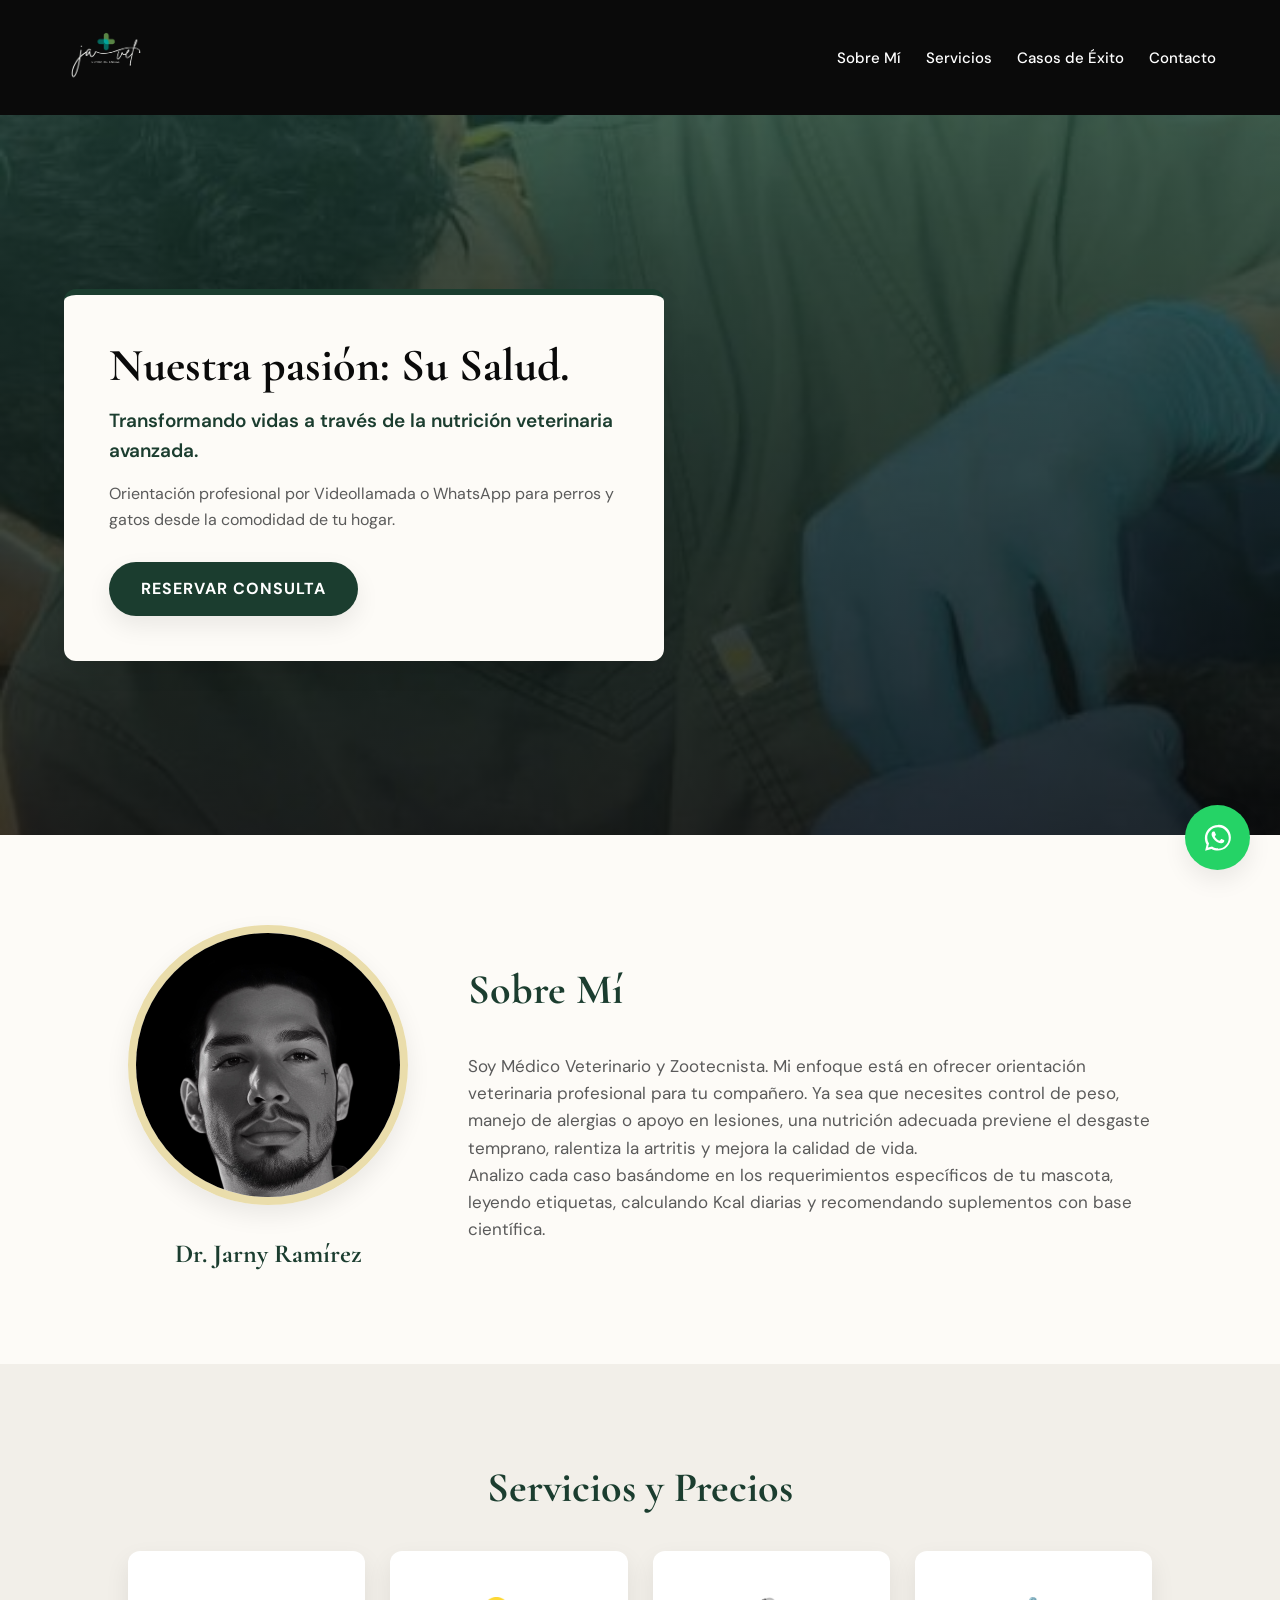
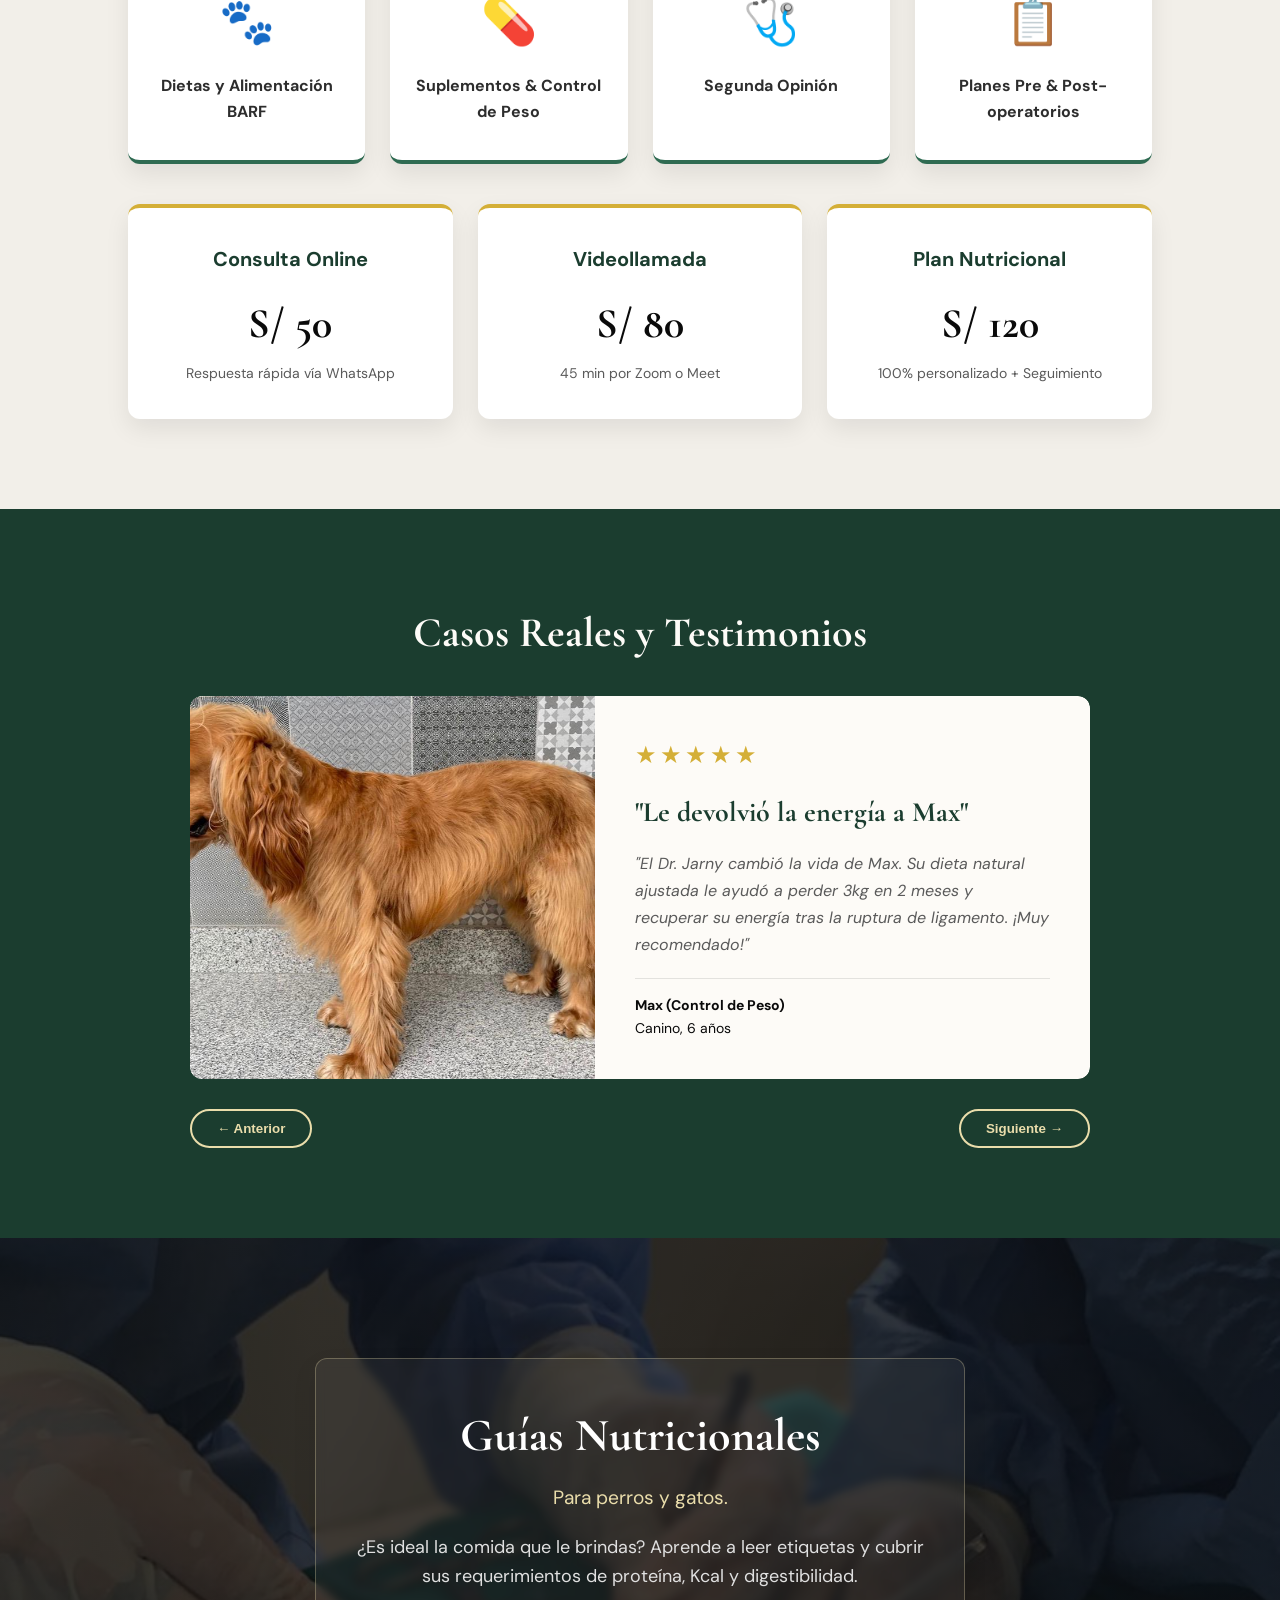
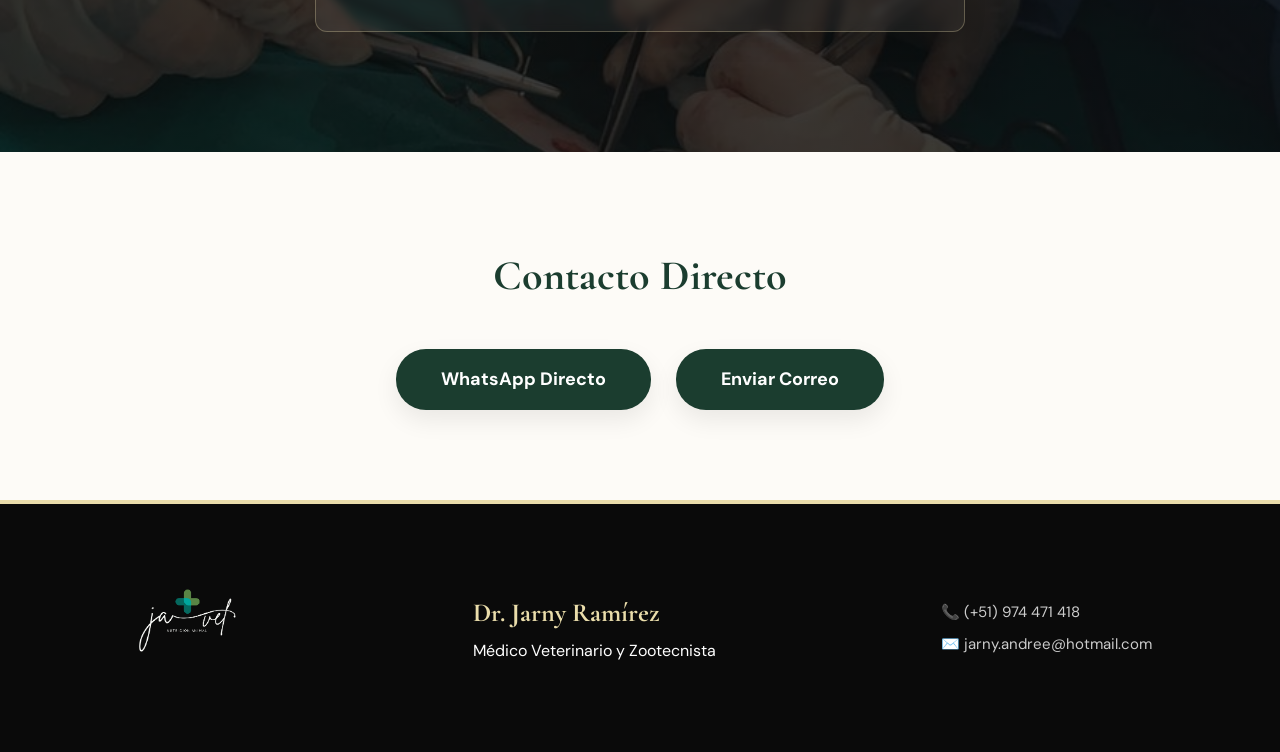
==== index.html @ 505c9441 "primera versión Landing page jarvet" ====
<!DOCTYPE html>
<html lang="es">
<head>
  <meta charset="UTF-8">
  <meta name="viewport" content="width=device-width, initial-scale=1.0">
  <title>JarVet — Nutrición Veterinaria Avanzada | Dr. Jarny Ramírez</title>
  <link href="https://fonts.googleapis.com/css2?family=Cormorant+Garamond:ital,wght@0,400;0,600;1,400&family=DM+Sans:wght@300;400;500;700&display=swap" rel="stylesheet">
  <link rel="stylesheet" href="styles.css">
</head>
<body>

  <nav class="navbar">
    <img src="logo.png" alt="JarVet Logo" class="brand-logo">
    <div class="nav-links">
      <a href="#sobre-mi" class="nav-link">Sobre Mí</a>
      <a href="#servicios" class="nav-link">Servicios</a>
      <a href="#casos" class="nav-link">Casos de Éxito</a>
      <a href="#contacto" class="nav-link">Contacto</a>
    </div>
  </nav>

  <header class="hero-section">
    <div class="hero-card shadow-effect">
      <h1 class="hero-title">Nuestra pasión: Su Salud.</h1>
      <h2 class="hero-subtitle">Transformando vidas a través de la nutrición veterinaria avanzada.</h2>
      <p class="hero-text">Orientación profesional por Videollamada o WhatsApp para perros y gatos desde la comodidad de tu hogar.</p>
      <a href="https://wa.me/51974471418?text=Hola%20Dr.%20Jarny%2C%20visit%C3%A9%20tu%20p%C3%A1gina%20web%20y%20quiero%20informaci%C3%B3n%20para%20agendar%20una%20consulta%20veterinaria.%20%F0%9F%90%BE" class="btn-green shadow-effect" target="_blank">RESERVAR CONSULTA</a>
    </div>
  </header>

  <section id="sobre-mi" class="about-section">
    <div class="about-image-container">
      <img src="foto mi perfil.jpg" alt="Dr. Jarny Ramírez" class="about-img shadow-effect">
      <h3 class="about-name">Dr. Jarny Ramírez</h3>
    </div>
    <div class="about-text">
      <h2 class="section-title">Sobre Mí</h2>
      <p>Soy Médico Veterinario y Zootecnista. Mi enfoque está en ofrecer orientación veterinaria profesional para tu compañero. Ya sea que necesites control de peso, manejo de alergias o apoyo en lesiones, una nutrición adecuada previene el desgaste temprano, ralentiza la artritis y mejora la calidad de vida.</p>
      <p>Analizo cada caso basándome en los requerimientos específicos de tu mascota, leyendo etiquetas, calculando Kcal diarias y recomendando suplementos con base científica.</p>
    </div>
  </section>

  <section id="servicios" class="services-section">
    <h2 class="section-title text-center">Servicios y Precios</h2>
    
    <div class="services-grid">
      <div class="service-card shadow-effect">
        <span class="service-icon">🐾</span>
        <h4>Dietas y Alimentación BARF</h4>
      </div>
      <div class="service-card shadow-effect">
        <span class="service-icon">💊</span>
        <h4>Suplementos & Control de Peso</h4>
      </div>
      <div class="service-card shadow-effect">
        <span class="service-icon">🩺</span>
        <h4>Segunda Opinión</h4>
      </div>
      <div class="service-card shadow-effect">
        <span class="service-icon">📋</span>
        <h4>Planes Pre & Post-operatorios</h4>
      </div>
    </div>

    <div class="pricing-grid mt-4">
      <div class="pricing-card shadow-effect">
        <h4>Consulta Online</h4>
        <p class="price">S/ 50</p>
        <p class="price-desc">Respuesta rápida vía WhatsApp</p>
      </div>
      <div class="pricing-card shadow-effect">
        <h4>Videollamada</h4>
        <p class="price">S/ 80</p>
        <p class="price-desc">45 min por Zoom o Meet</p>
      </div>
      <div class="pricing-card shadow-effect">
        <h4>Plan Nutricional</h4>
        <p class="price">S/ 120</p>
        <p class="price-desc">100% personalizado + Seguimiento</p>
      </div>
    </div>
  </section>

  <section id="casos" class="cases-section">
    <h2 class="section-title text-center" style="color: var(--crema);">Casos Reales y Testimonios</h2>
    
    <div class="carousel-container">
      <div class="carousel-slides">
        
        <div class="case-card active shadow-effect">
          <div class="case-image-wrapper">
            <img src="foto-perro-1.jpg" alt="Caso Max" class="case-img">
          </div>
          <div class="case-info">
            <div class="stars">★★★★★</div>
            <h3>"Le devolvió la energía a Max"</h3>
            <p class="testimonial-text">"El Dr. Jarny cambió la vida de Max. Su dieta natural ajustada le ayudó a perder 3kg en 2 meses y recuperar su energía tras la ruptura de ligamento. ¡Muy recomendado!"</p>
            <p class="case-details"><strong>Max (Control de Peso)</strong><br>Canino, 6 años</p>
          </div>
        </div>

        <div class="case-card shadow-effect">
          <div class="case-image-wrapper">
            <img src="foto-gato-1.jpg" alt="Caso Luna" class="case-img">
          </div>
          <div class="case-info">
            <div class="stars">★★★★★</div>
            <h3>"Adiós a la alergia"</h3>
            <p class="testimonial-text">"Luna sufría de dermatitis crónica y se rascaba todo el día. Con la transición a la dieta hipoalergénica natural guiada por el doctor, su piel sanó por completo."</p>
            <p class="case-details"><strong>Luna (Alergia Alimentaria)</strong><br>Felino, 3 años</p>
          </div>
        </div>

      </div>
      
      <div class="carousel-controls">
        <button id="prev-case" class="btn-outline">← Anterior</button>
        <button id="next-case" class="btn-outline">Siguiente →</button>
      </div>
    </div>
  </section>

  <section id="guias" class="guides-section">
    <div class="guides-card shadow-effect">
      <h2>Guías Nutricionales</h2>
      <p style="font-size: 1.2rem; color: var(--dorado-claro);">Para perros y gatos.</p>
      <p class="guides-sub">¿Es ideal la comida que le brindas? Aprende a leer etiquetas y cubrir sus requerimientos de proteína, Kcal y digestibilidad.</p>
    </div>
  </section>

  <section id="contacto" class="contact-section">
    <h2 class="section-title text-center">Contacto Directo</h2>
    <div class="contact-buttons">
      <a href="https://wa.me/51974471418?text=Hola%20Dr.%20Jarny%2C%20visit%C3%A9%20tu%20p%C3%A1gina%20web%20y%20quiero%20informaci%C3%B3n%20para%20agendar%20una%20consulta%20veterinaria.%20%F0%9F%90%BE" class="btn-green-large shadow-effect" target="_blank">WhatsApp Directo</a>
      <a href="mailto:jarny.andree@hotmail.com" class="btn-green-large shadow-effect">Enviar Correo</a>
    </div>
  </section>

  <footer class="footer-section">
    <div class="footer-logo">
      <img src="logo.png" alt="JarVet" class="footer-logo-img">
    </div>
    <div class="footer-info">
      <h4>Dr. Jarny Ramírez</h4>
      <p>Médico Veterinario y Zootecnista</p>
    </div>
    <div class="footer-contact">
      <p>📞 (+51) 974 471 418</p>
      <p>✉️ jarny.andree@hotmail.com</p>
    </div>
  </footer>

  <a href="https://wa.me/51974471418?text=Hola%20Dr.%20Jarny%2C%20visit%C3%A9%20tu%20p%C3%A1gina%20web%20y%20quiero%20informaci%C3%B3n%20para%20agendar%20una%20consulta%20veterinaria.%20%F0%9F%90%BE" class="whatsapp-float shadow-effect" target="_blank">
    <svg viewBox="0 0 32 32" width="30" height="30" fill="white"><path d="M16 2.006C8.28 2.006 2 8.286 2 16.006c0 2.46.64 4.86 1.86 6.96L2.3 29.506l6.74-1.76c2.04 1.1 4.34 1.68 6.7 1.68 7.72 0 14-6.28 14-14s-6.28-14-13.74-13.42zM16 26.886c-2.08 0-4.12-.56-5.92-1.62l-.42-.24-4.4 1.14 1.16-4.28-.26-.42A11.376 11.376 0 014.54 16.006c0-6.32 5.14-11.46 11.46-11.46s11.46 5.14 11.46 11.46-5.14 11.46-11.46 11.46zm6.26-8.58c-.34-.18-2.02-1-2.34-1.12-.32-.12-.56-.18-.78.16-.22.34-.88 1.12-1.08 1.34-.2.22-.4.24-.74.06-.34-.18-1.44-.54-2.74-1.7-1.02-.9-1.7-2.02-1.9-2.36-.2-.34-.02-.52.14-.7.16-.16.34-.4.52-.6.18-.2.24-.34.36-.56.12-.22.06-.42-.02-.6-.08-.18-.78-1.88-1.08-2.58-.28-.68-.58-.58-.78-.6-.2-.02-.42-.02-.64-.02-.22 0-.58.08-.88.42-.3.34-1.16 1.14-1.16 2.78 0 1.64 1.18 3.22 1.34 3.44.16.22 2.34 3.58 5.68 5.02.8.34 1.42.54 1.9.7.8.26 1.52.22 2.1.14.64-.1 2.02-.82 2.3-1.62.28-.8.28-1.48.2-1.62-.1-.14-.32-.22-.66-.4z"/></svg>
  </a>

  <script src="script.js"></script>
</body>
</html>
---- styles.css ----
/* ── RESET & VARIABLES ── */
*, *::before, *::after { box-sizing: border-box; margin: 0; padding: 0; }

:root {
  --negro:        #0a0a0a;
  --verde-oscuro: #1b3d2f; /* Verde corporativo JarVet */
  --verde-claro:  #2f6b52; /* Verde para botones */
  --crema:        #fdfbf7; /* Fondo general más cálido */
  --crema-oscuro: #f2efe9; /* Fondo secundario */
  --dorado:       #d4af37;
  --dorado-claro: #eaddab; /* Borde más claro para la foto */
  --blanco:       #ffffff;
  --texto:        #2d2d2d;
  --texto-suave:  #5a5a5a;
}

body { font-family: 'DM Sans', sans-serif; background: var(--crema); color: var(--texto); line-height: 1.6; }
.text-center { text-align: center; }
.section-title { font-family: 'Cormorant Garamond', serif; font-size: 42px; margin-bottom: 30px; color: var(--verde-oscuro); }
.mt-4 { margin-top: 40px; }

/* ── EFECTOS GLOBALES ── */
.shadow-effect {
  box-shadow: 0 10px 25px rgba(0,0,0,0.08);
  transition: transform 0.3s ease, box-shadow 0.3s ease;
}
button.shadow-effect:hover, a.shadow-effect:hover, .service-card.shadow-effect:hover {
  transform: translateY(-3px);
  box-shadow: 0 15px 35px rgba(0,0,0,0.12);
}

/* ── NAVEGACIÓN ── */
.navbar { display: flex; justify-content: space-between; align-items: center; padding: 15px 5%; background: var(--negro); position: sticky; top: 0; z-index: 100; }
.brand-logo { max-height: 85px; } /* Logo más grande */
.nav-links { display: flex; gap: 25px; }
.nav-link { color: var(--blanco); text-decoration: none; font-size: 15px; font-weight: 500; transition: color 0.3s; }
.nav-link:hover { color: var(--dorado-claro); }

/* ── HERO SECTION ── */
.hero-section { background: linear-gradient(rgba(27,61,47,0.7), rgba(10,10,10,0.8)), url('fotoportada.jpg') center/cover no-repeat; padding: 100px 5%; display: flex; align-items: center; min-height: 80vh; }
.hero-card { background: var(--crema); padding: 45px; border-radius: 12px; max-width: 600px; border-top: 6px solid var(--verde-oscuro); }
.hero-title { font-family: 'Cormorant Garamond', serif; font-size: 46px; line-height: 1.1; margin-bottom: 15px; color: var(--negro); }
.hero-subtitle { font-size: 19px; font-weight: 600; color: var(--verde-oscuro); margin-bottom: 15px; }
.hero-text { color: var(--texto-suave); margin-bottom: 30px; font-size: 16px; }
.btn-green { display: inline-block; background: var(--verde-oscuro); color: var(--blanco); padding: 14px 32px; border-radius: 30px; text-decoration: none; font-weight: 700; letter-spacing: 1px; }

/* ── SOBRE MÍ ── */
.about-section { display: flex; align-items: center; gap: 60px; padding: 90px 10%; background: var(--crema); }
.about-image-container { text-align: center; }
.about-img { width: 280px; height: 280px; object-fit: cover; border-radius: 50%; border: 8px solid var(--dorado-claro); } /* Borde claro */
.about-name { margin-top: 20px; font-family: 'Cormorant Garamond', serif; font-size: 26px; color: var(--verde-oscuro); font-weight: bold; }
.about-text { flex: 1; font-size: 17px; color: var(--texto-suave); }

/* ── SERVICIOS Y PRECIOS ── */
.services-section { padding: 90px 10%; background: var(--crema-oscuro); }
.services-grid { display: grid; grid-template-columns: repeat(auto-fit, minmax(220px, 1fr)); gap: 25px; }
.service-card { background: var(--blanco); padding: 35px 25px; border-radius: 12px; text-align: center; border-bottom: 4px solid var(--verde-claro); }
.service-icon { font-size: 45px; display: block; margin-bottom: 15px; }

.pricing-grid { display: grid; grid-template-columns: repeat(auto-fit, minmax(280px, 1fr)); gap: 25px; }
.pricing-card { background: var(--blanco); padding: 35px; border-radius: 12px; text-align: center; border-top: 4px solid var(--dorado); }
.pricing-card h4 { color: var(--verde-oscuro); font-size: 20px; margin-bottom: 15px; font-weight: 700; }
.price { font-family: 'Cormorant Garamond', serif; font-size: 42px; font-weight: bold; color: var(--negro); margin-bottom: 5px; }
.price-desc { font-size: 14px; color: var(--texto-suave); }

/* ── CASOS REALES (CARRUSEL MARKETING) ── */
.cases-section { padding: 90px 10%; background: var(--verde-oscuro); }
.carousel-container { max-width: 900px; margin: 0 auto; }
.carousel-slides { position: relative; border-radius: 12px; overflow: hidden; min-height: 380px; }
.case-card { display: none; background: var(--crema); border-radius: 12px; overflow: hidden; opacity: 0; transition: opacity 0.4s ease; min-height: 380px; align-items: stretch; }
.case-card.active { display: flex; opacity: 1; }

.case-image-wrapper { width: 45%; }
.case-img { width: 100%; height: 100%; object-fit: cover; }
.case-info { width: 55%; padding: 40px; display: flex; flex-direction: column; justify-content: center; }
.stars { color: var(--dorado); font-size: 24px; letter-spacing: 3px; margin-bottom: 15px; }
.case-info h3 { font-family: 'Cormorant Garamond', serif; font-size: 28px; color: var(--verde-oscuro); margin-bottom: 15px; }
.testimonial-text { font-size: 16px; font-style: italic; color: var(--texto-suave); margin-bottom: 20px; line-height: 1.7; }
.case-details { font-size: 14px; color: var(--negro); border-top: 1px solid rgba(0,0,0,0.1); padding-top: 15px; }

.carousel-controls { display: flex; justify-content: space-between; margin-top: 30px; }
.btn-outline { background: transparent; border: 2px solid var(--dorado-claro); color: var(--dorado-claro); padding: 10px 25px; border-radius: 30px; cursor: pointer; transition: 0.3s; font-weight: bold; }
.btn-outline:hover { background: var(--dorado-claro); color: var(--verde-oscuro); }

/* ── GUÍAS NUTRICIONALES ── */
.guides-section { background: linear-gradient(rgba(10,10,10,0.8), rgba(10,10,10,0.8)), url('cirugiagato.jpg') center/cover no-repeat; padding: 120px 10%; text-align: center; }
.guides-card { max-width: 650px; margin: 0 auto; background: rgba(253, 251, 247, 0.05); padding: 40px; border-radius: 12px; border: 1px solid rgba(234, 221, 171, 0.3); backdrop-filter: blur(5px); }
.guides-card h2 { font-family: 'Cormorant Garamond', serif; font-size: 46px; color: var(--blanco); margin-bottom: 10px;}
.guides-sub { margin-top: 20px; color: #e0e0e0; font-size: 18px;}

/* ── CONTACTO DIRECTO ── */
.contact-section { padding: 90px 10%; background: var(--crema); }
.contact-buttons { display: flex; justify-content: center; gap: 25px; margin-top: 40px; flex-wrap: wrap; }
.btn-green-large { background: var(--verde-oscuro); color: var(--blanco); padding: 16px 45px; border-radius: 30px; text-decoration: none; font-weight: bold; font-size: 18px; transition: 0.3s; text-align: center; }

/* ── FOOTER ── */
.footer-section { background: var(--negro); color: var(--blanco); padding: 60px 10%; display: flex; justify-content: space-between; align-items: center; flex-wrap: wrap; gap: 30px; border-top: 4px solid var(--dorado-claro); }
.footer-logo-img { max-height: 120px; } /* Logo grande en el footer */
.footer-info h4 { font-family: 'Cormorant Garamond', serif; font-size: 26px; color: var(--dorado-claro); margin-bottom: 5px; }
.footer-contact p { margin: 8px 0; font-size: 15px; color: #ccc; }

/* ── WHATSAPP FLOTANTE ── */
.whatsapp-float { position: fixed; bottom: 30px; right: 30px; background-color: #25d366; color: #FFF; border-radius: 50px; width: 65px; height: 65px; display: flex; align-items: center; justify-content: center; z-index: 1000; }

/* Responsive */
@media (max-width: 768px) {
  .brand-logo { max-height: 70px; }
  .nav-links { display: none; }
  .about-section { flex-direction: column; text-align: center; padding: 60px 5%; }
  .about-img { width: 220px; height: 220px; }
  .case-card.active { flex-direction: column; }
  .case-image-wrapper { width: 100%; height: 250px; }
  .case-info { width: 100%; padding: 25px; }
  .footer-section { flex-direction: column; text-align: center; }
}
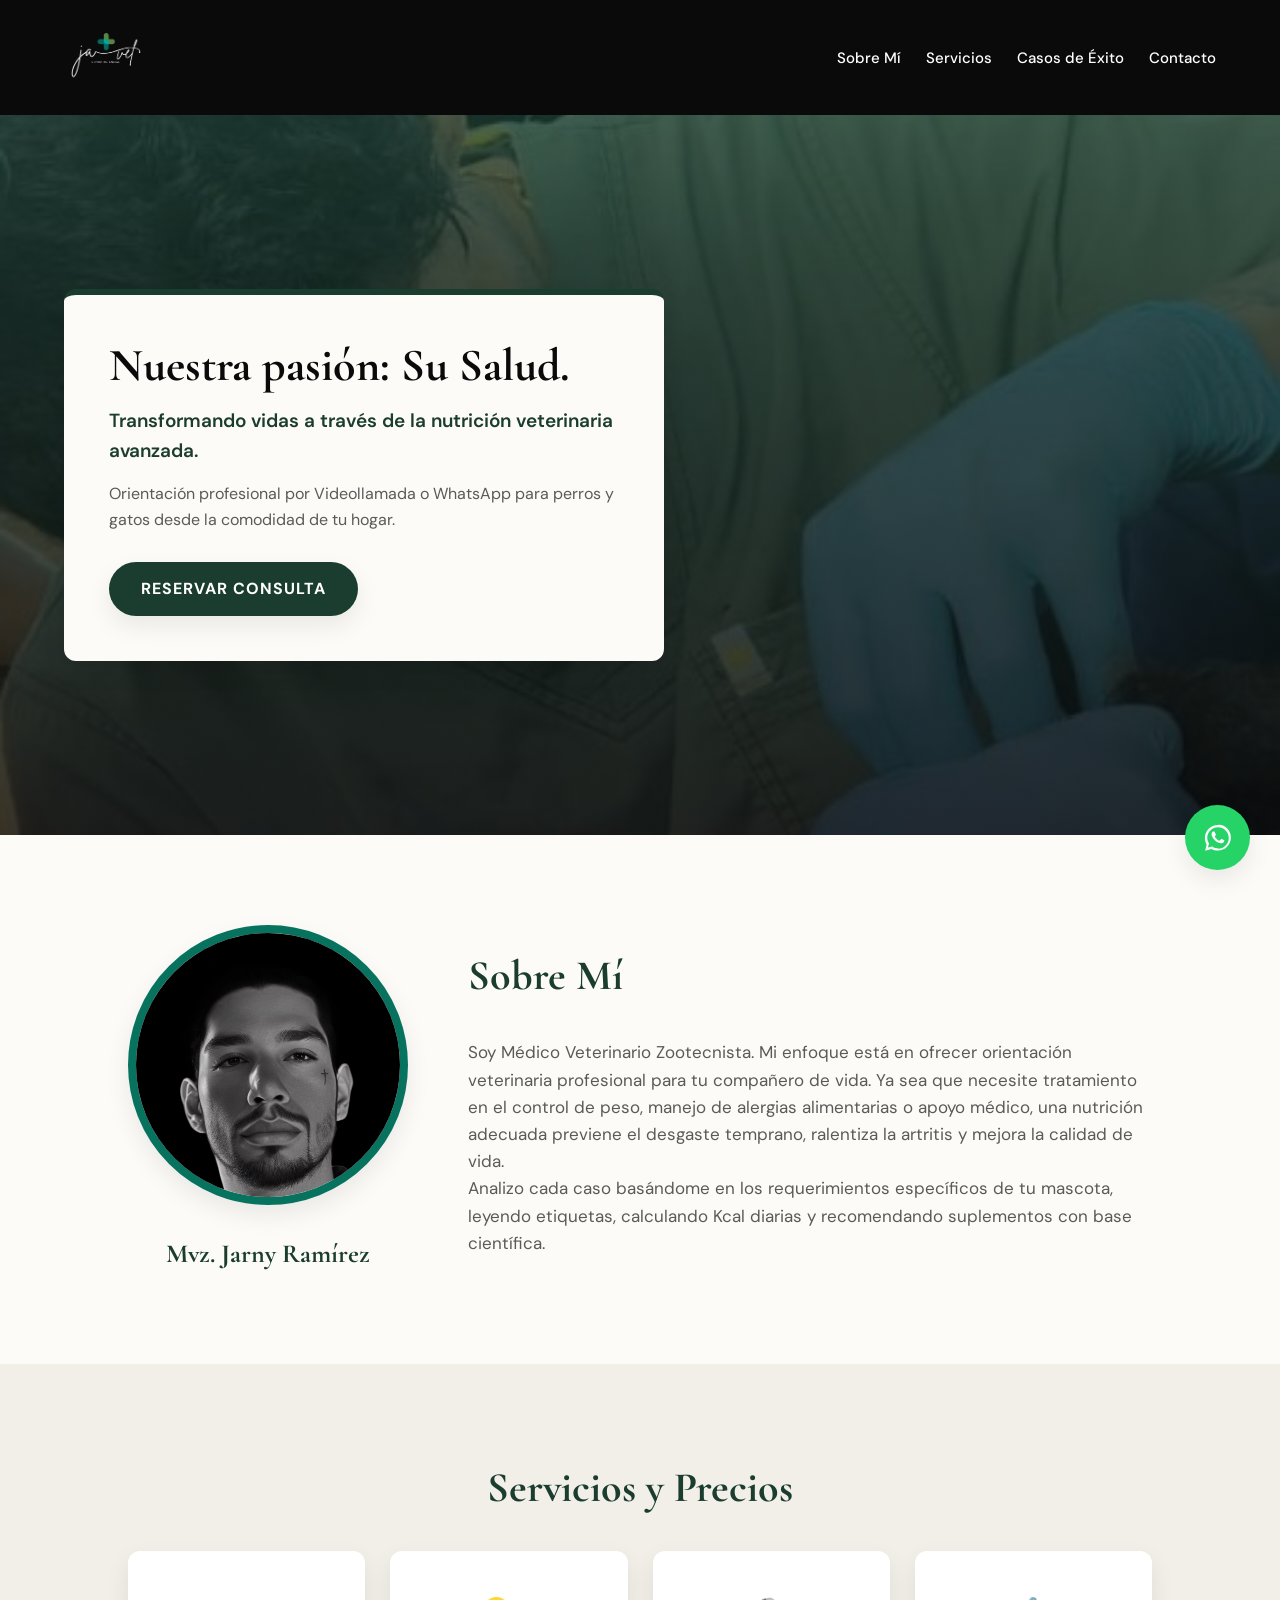
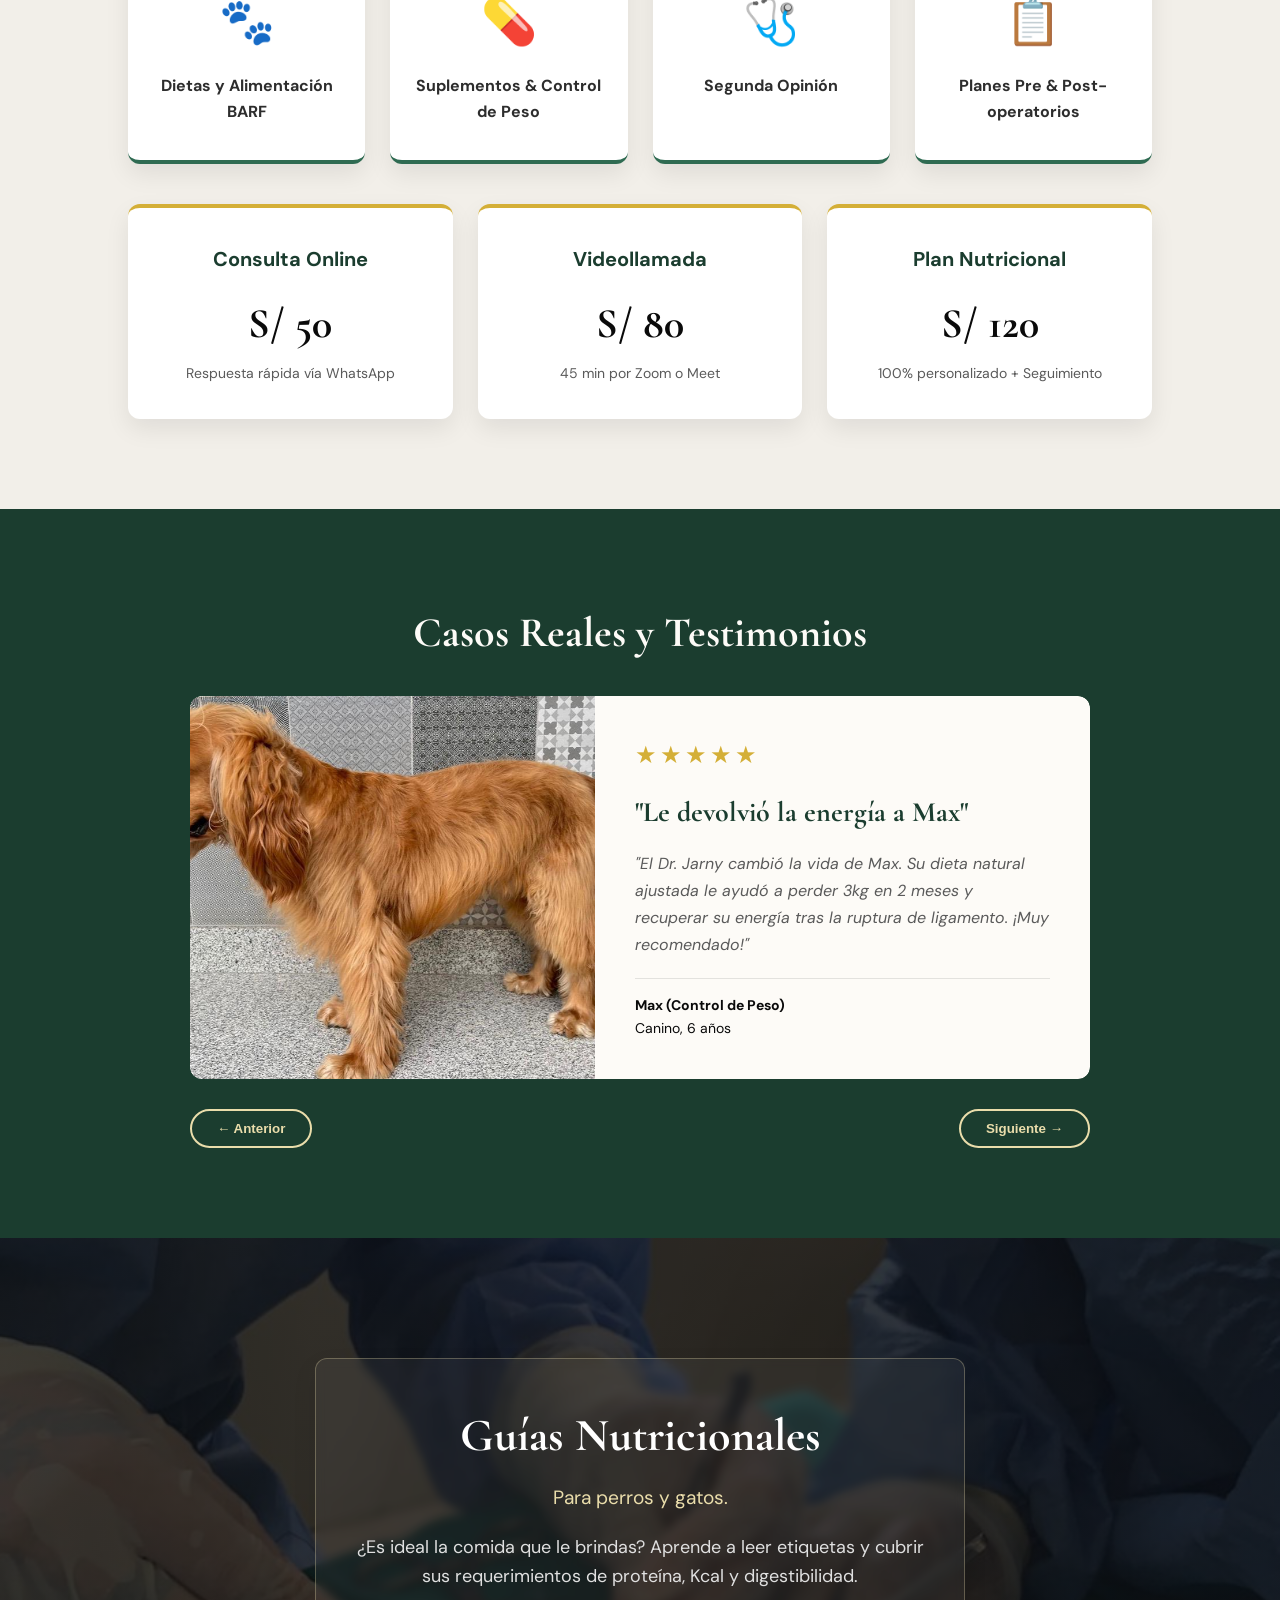
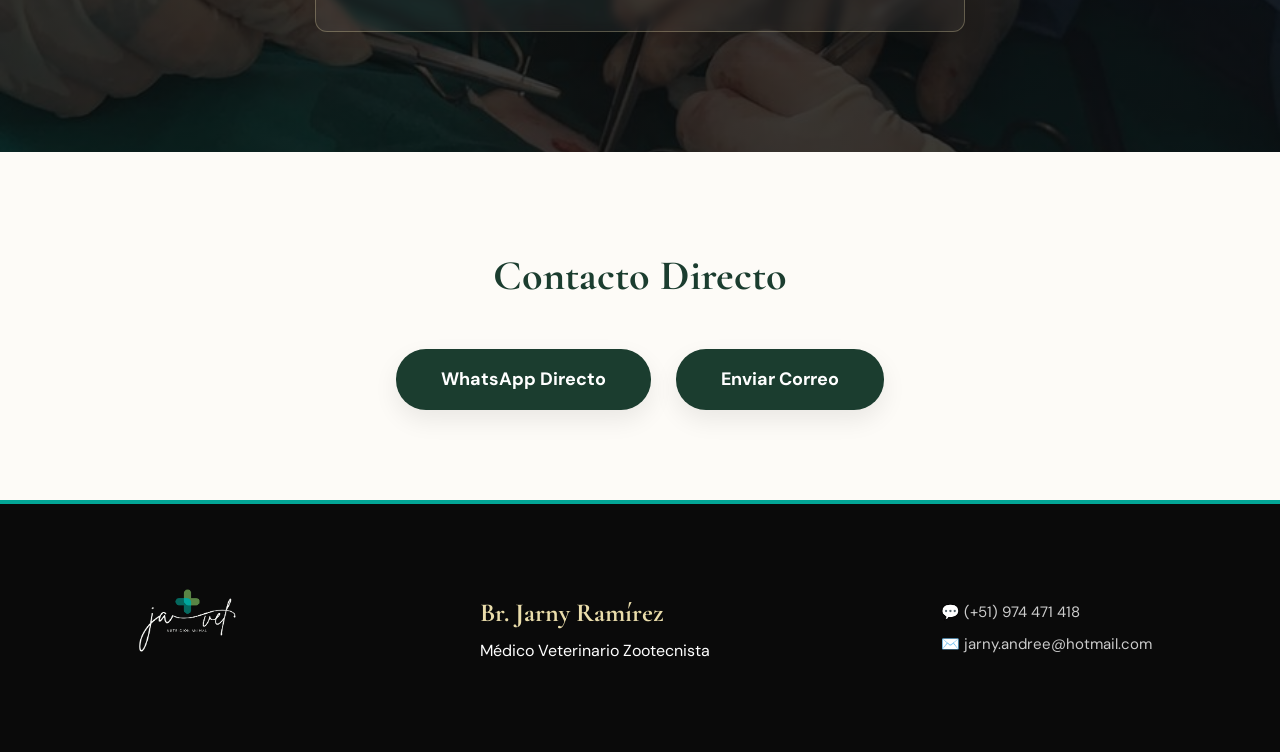
==== commit ca0e846d: "fixarreglar texto y definiciones" ====
--- a/index.html
+++ b/index.html
@@ -31,11 +31,11 @@
   <section id="sobre-mi" class="about-section">
     <div class="about-image-container">
       <img src="foto mi perfil.jpg" alt="Dr. Jarny Ramírez" class="about-img shadow-effect">
-      <h3 class="about-name">Dr. Jarny Ramírez</h3>
+      <h3 class="about-name">Mvz. Jarny Ramírez</h3>
     </div>
     <div class="about-text">
       <h2 class="section-title">Sobre Mí</h2>
-      <p>Soy Médico Veterinario y Zootecnista. Mi enfoque está en ofrecer orientación veterinaria profesional para tu compañero. Ya sea que necesites control de peso, manejo de alergias o apoyo en lesiones, una nutrición adecuada previene el desgaste temprano, ralentiza la artritis y mejora la calidad de vida.</p>
+      <p>Soy Médico Veterinario Zootecnista. Mi enfoque está en ofrecer orientación veterinaria profesional para tu compañero de vida. Ya sea que necesite tratamiento en el control de peso, manejo de alergias alimentarias o apoyo médico, una nutrición adecuada previene el desgaste temprano, ralentiza la artritis y mejora la calidad de vida.</p>
       <p>Analizo cada caso basándome en los requerimientos específicos de tu mascota, leyendo etiquetas, calculando Kcal diarias y recomendando suplementos con base científica.</p>
     </div>
   </section>
@@ -141,11 +141,11 @@
       <img src="logo.png" alt="JarVet" class="footer-logo-img">
     </div>
     <div class="footer-info">
-      <h4>Dr. Jarny Ramírez</h4>
-      <p>Médico Veterinario y Zootecnista</p>
+      <h4>Br. Jarny Ramírez</h4>
+      <p>Médico Veterinario Zootecnista</p>
     </div>
     <div class="footer-contact">
-      <p>📞 (+51) 974 471 418</p>
+      <p>💬 (+51) 974 471 418</p>
       <p>✉️ jarny.andree@hotmail.com</p>
     </div>
   </footer>
--- a/styles.css
+++ b/styles.css
@@ -47,7 +47,8 @@
 /* ── SOBRE MÍ ── */
 .about-section { display: flex; align-items: center; gap: 60px; padding: 90px 10%; background: var(--crema); }
 .about-image-container { text-align: center; }
-.about-img { width: 280px; height: 280px; object-fit: cover; border-radius: 50%; border: 8px solid var(--dorado-claro); } /* Borde claro */
+.about-img { width: 280px; height: 280px; object-fit: cover; border-radius: 50%; border: 8px solid 
+#07735F; } /* Borde claro */
 .about-name { margin-top: 20px; font-family: 'Cormorant Garamond', serif; font-size: 26px; color: var(--verde-oscuro); font-weight: bold; }
 .about-text { flex: 1; font-size: 17px; color: var(--texto-suave); }
 
@@ -94,7 +95,7 @@
 .btn-green-large { background: var(--verde-oscuro); color: var(--blanco); padding: 16px 45px; border-radius: 30px; text-decoration: none; font-weight: bold; font-size: 18px; transition: 0.3s; text-align: center; }
 
 /* ── FOOTER ── */
-.footer-section { background: var(--negro); color: var(--blanco); padding: 60px 10%; display: flex; justify-content: space-between; align-items: center; flex-wrap: wrap; gap: 30px; border-top: 4px solid var(--dorado-claro); }
+.footer-section { background: var(--negro); color: var(--blanco); padding: 60px 10%; display: flex; justify-content: space-between; align-items: center; flex-wrap: wrap; gap: 30px; border-top: 4px solid #03A696; }
 .footer-logo-img { max-height: 120px; } /* Logo grande en el footer */
 .footer-info h4 { font-family: 'Cormorant Garamond', serif; font-size: 26px; color: var(--dorado-claro); margin-bottom: 5px; }
 .footer-contact p { margin: 8px 0; font-size: 15px; color: #ccc; }
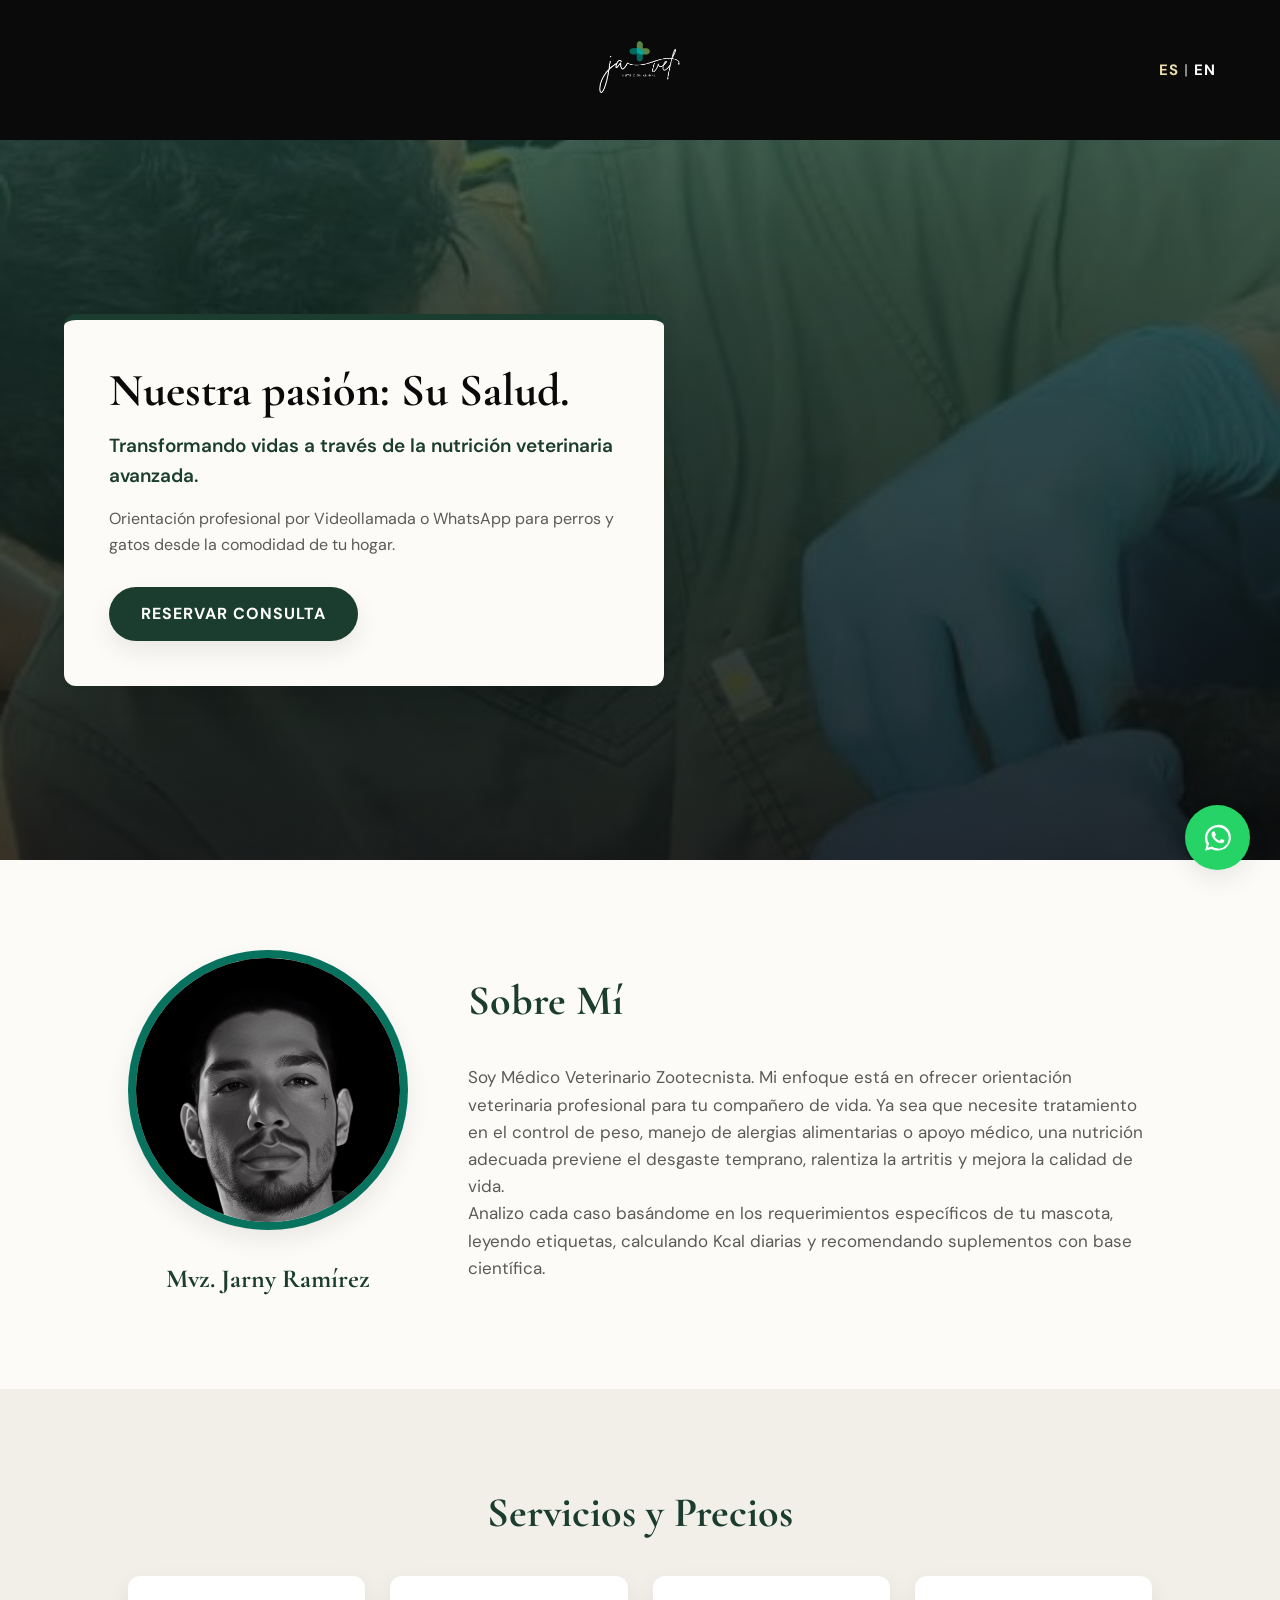
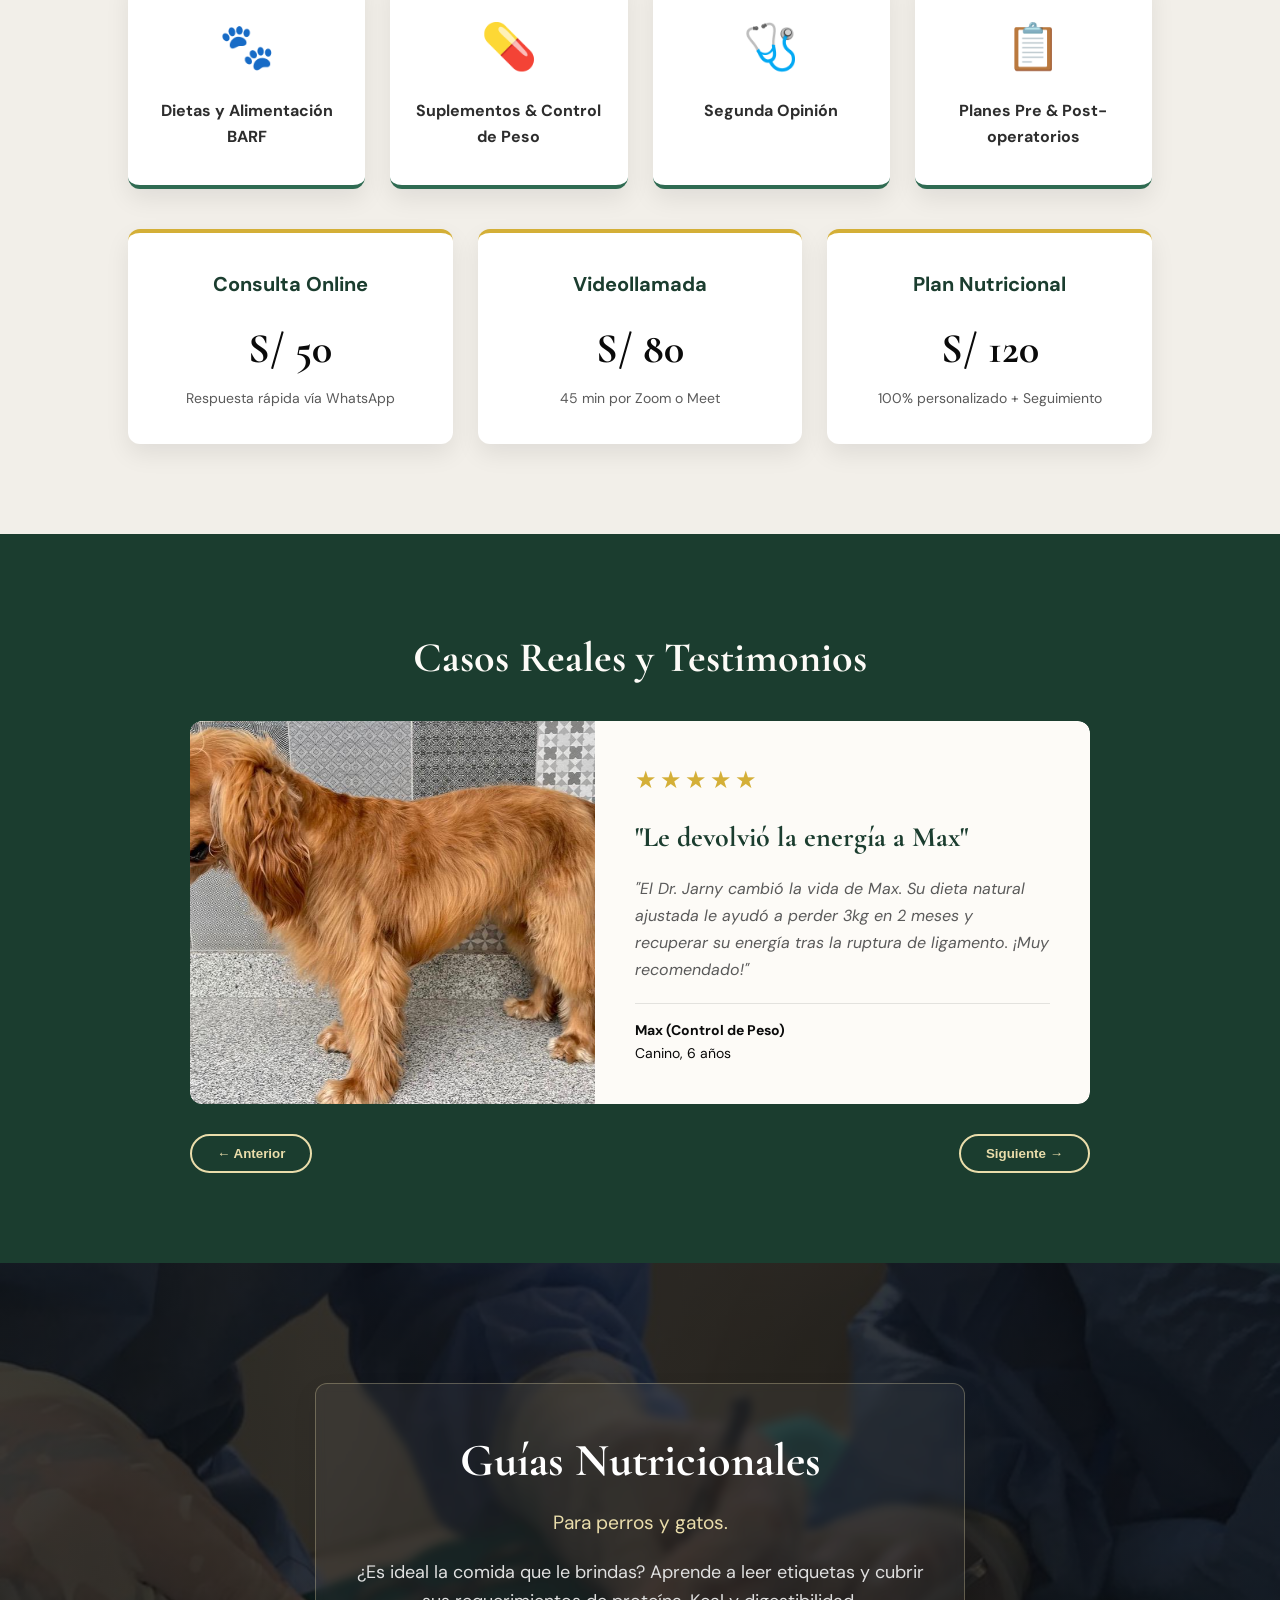
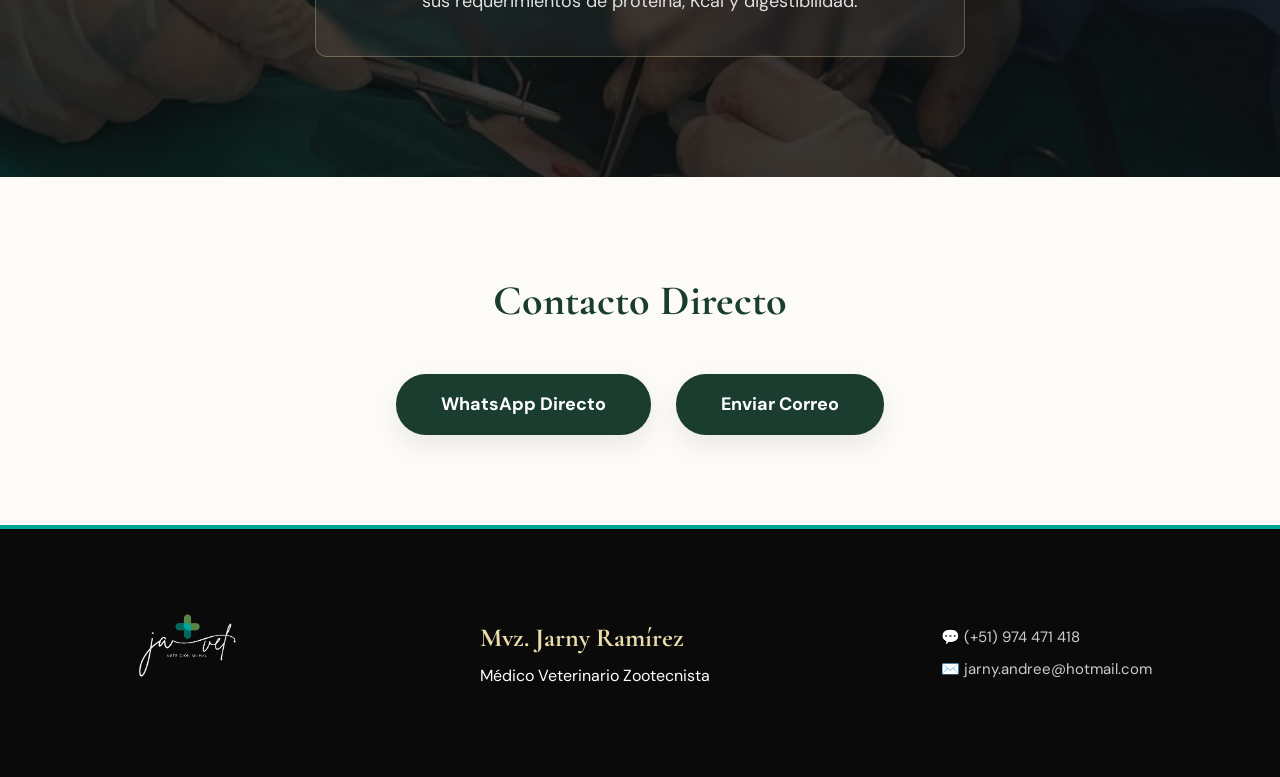
==== commit 3da455ae: "Agregado de version en ingles y boton de idiomas" ====
--- a/index.html
+++ b/index.html
@@ -3,7 +3,7 @@
 <head>
   <meta charset="UTF-8">
   <meta name="viewport" content="width=device-width, initial-scale=1.0">
-  <title>JarVet — Nutrición Veterinaria Avanzada | Dr. Jarny Ramírez</title>
+  <title>JarVet — Nutrición Veterinaria Avanzada | Mvz. Jarny Ramírez</title>
   <link href="https://fonts.googleapis.com/css2?family=Cormorant+Garamond:ital,wght@0,400;0,600;1,400&family=DM+Sans:wght@300;400;500;700&display=swap" rel="stylesheet">
   <link rel="stylesheet" href="styles.css">
 </head>
@@ -11,11 +11,8 @@
 
   <nav class="navbar">
     <img src="logo.png" alt="JarVet Logo" class="brand-logo">
-    <div class="nav-links">
-      <a href="#sobre-mi" class="nav-link">Sobre Mí</a>
-      <a href="#servicios" class="nav-link">Servicios</a>
-      <a href="#casos" class="nav-link">Casos de Éxito</a>
-      <a href="#contacto" class="nav-link">Contacto</a>
+    <div class="lang-switch">
+      <span class="active">ES</span> | <a href="index-en.html">EN</a>
     </div>
   </nav>
 
@@ -30,7 +27,7 @@
 
   <section id="sobre-mi" class="about-section">
     <div class="about-image-container">
-      <img src="foto mi perfil.jpg" alt="Dr. Jarny Ramírez" class="about-img shadow-effect">
+      <img src="foto mi perfil.jpg" alt="Mvz. Jarny Ramírez" class="about-img shadow-effect">
       <h3 class="about-name">Mvz. Jarny Ramírez</h3>
     </div>
     <div class="about-text">
@@ -141,7 +138,7 @@
       <img src="logo.png" alt="JarVet" class="footer-logo-img">
     </div>
     <div class="footer-info">
-      <h4>Br. Jarny Ramírez</h4>
+      <h4>Mvz. Jarny Ramírez</h4>
       <p>Médico Veterinario Zootecnista</p>
     </div>
     <div class="footer-contact">
--- a/styles.css
+++ b/styles.css
@@ -3,12 +3,12 @@
 
 :root {
   --negro:        #0a0a0a;
-  --verde-oscuro: #1b3d2f; /* Verde corporativo JarVet */
-  --verde-claro:  #2f6b52; /* Verde para botones */
-  --crema:        #fdfbf7; /* Fondo general más cálido */
-  --crema-oscuro: #f2efe9; /* Fondo secundario */
+  --verde-oscuro: #1b3d2f; 
+  --verde-claro:  #2f6b52; 
+  --crema:        #fdfbf7; 
+  --crema-oscuro: #f2efe9; 
   --dorado:       #d4af37;
-  --dorado-claro: #eaddab; /* Borde más claro para la foto */
+  --dorado-claro: #eaddab; 
   --blanco:       #ffffff;
   --texto:        #2d2d2d;
   --texto-suave:  #5a5a5a;
@@ -29,12 +29,39 @@
   box-shadow: 0 15px 35px rgba(0,0,0,0.12);
 }
 
-/* ── NAVEGACIÓN ── */
-.navbar { display: flex; justify-content: space-between; align-items: center; padding: 15px 5%; background: var(--negro); position: sticky; top: 0; z-index: 100; }
-.brand-logo { max-height: 85px; } /* Logo más grande */
-.nav-links { display: flex; gap: 25px; }
-.nav-link { color: var(--blanco); text-decoration: none; font-size: 15px; font-weight: 500; transition: color 0.3s; }
-.nav-link:hover { color: var(--dorado-claro); }
+/* ── NAVEGACIÓN (Centrada y Grande) ── */
+.navbar { display: flex; justify-content: center; align-items: center; padding: 20px 5%; background: var(--negro); position: sticky; top: 0; z-index: 100; }
+.brand-logo { max-height: 100px; } /* Logo más grande y centrado */
+/* ── SELECTOR DE IDIOMA ── */
+.lang-switch {
+  position: absolute;
+  right: 5%; /* Pega las letras a la derecha de la pantalla */
+  color: #888;
+  font-weight: 700;
+  font-size: 15px;
+  letter-spacing: 1px;
+}
+.lang-switch a {
+  color: var(--blanco);
+  text-decoration: none;
+  transition: color 0.3s ease;
+}
+.lang-switch a:hover {
+  color: var(--dorado-claro);
+}
+.lang-switch .active {
+  color: var(--dorado-claro); /* Resalta en dorado el idioma actual */
+  pointer-events: none;
+}
+
+/* Ajuste para que en celulares se vea bien arriba a la derecha */
+@media (max-width: 768px) {
+  .lang-switch {
+    top: 15px;
+    right: 15px;
+    font-size: 13px;
+  }
+}
 
 /* ── HERO SECTION ── */
 .hero-section { background: linear-gradient(rgba(27,61,47,0.7), rgba(10,10,10,0.8)), url('fotoportada.jpg') center/cover no-repeat; padding: 100px 5%; display: flex; align-items: center; min-height: 80vh; }
@@ -47,8 +74,8 @@
 /* ── SOBRE MÍ ── */
 .about-section { display: flex; align-items: center; gap: 60px; padding: 90px 10%; background: var(--crema); }
 .about-image-container { text-align: center; }
-.about-img { width: 280px; height: 280px; object-fit: cover; border-radius: 50%; border: 8px solid 
-#07735F; } /* Borde claro */
+/* Mantuve tu color exacto #07735F */
+.about-img { width: 280px; height: 280px; object-fit: cover; border-radius: 50%; border: 8px solid #07735F; } 
 .about-name { margin-top: 20px; font-family: 'Cormorant Garamond', serif; font-size: 26px; color: var(--verde-oscuro); font-weight: bold; }
 .about-text { flex: 1; font-size: 17px; color: var(--texto-suave); }
 
@@ -95,22 +122,25 @@
 .btn-green-large { background: var(--verde-oscuro); color: var(--blanco); padding: 16px 45px; border-radius: 30px; text-decoration: none; font-weight: bold; font-size: 18px; transition: 0.3s; text-align: center; }
 
 /* ── FOOTER ── */
+/* Mantuve tu color exacto #03A696 en el borde superior */
 .footer-section { background: var(--negro); color: var(--blanco); padding: 60px 10%; display: flex; justify-content: space-between; align-items: center; flex-wrap: wrap; gap: 30px; border-top: 4px solid #03A696; }
-.footer-logo-img { max-height: 120px; } /* Logo grande en el footer */
+.footer-logo-img { max-height: 120px; } 
 .footer-info h4 { font-family: 'Cormorant Garamond', serif; font-size: 26px; color: var(--dorado-claro); margin-bottom: 5px; }
 .footer-contact p { margin: 8px 0; font-size: 15px; color: #ccc; }
 
 /* ── WHATSAPP FLOTANTE ── */
 .whatsapp-float { position: fixed; bottom: 30px; right: 30px; background-color: #25d366; color: #FFF; border-radius: 50px; width: 65px; height: 65px; display: flex; align-items: center; justify-content: center; z-index: 1000; }
 
-/* Responsive */
+/* ── RESPONSIVE (CELULAR FIX) ── */
 @media (max-width: 768px) {
-  .brand-logo { max-height: 70px; }
-  .nav-links { display: none; }
+  .brand-logo { max-height: 80px; }
   .about-section { flex-direction: column; text-align: center; padding: 60px 5%; }
   .about-img { width: 220px; height: 220px; }
+  
+  /* Arreglo exacto para que el gato no se vea desordenado */
   .case-card.active { flex-direction: column; }
-  .case-image-wrapper { width: 100%; height: 250px; }
-  .case-info { width: 100%; padding: 25px; }
+  .case-image-wrapper { width: 100%; height: 250px; display: block; }
+  .case-info { width: 100%; padding: 25px; display: flex; flex-direction: column; justify-content: center; }
+  
   .footer-section { flex-direction: column; text-align: center; }
 }
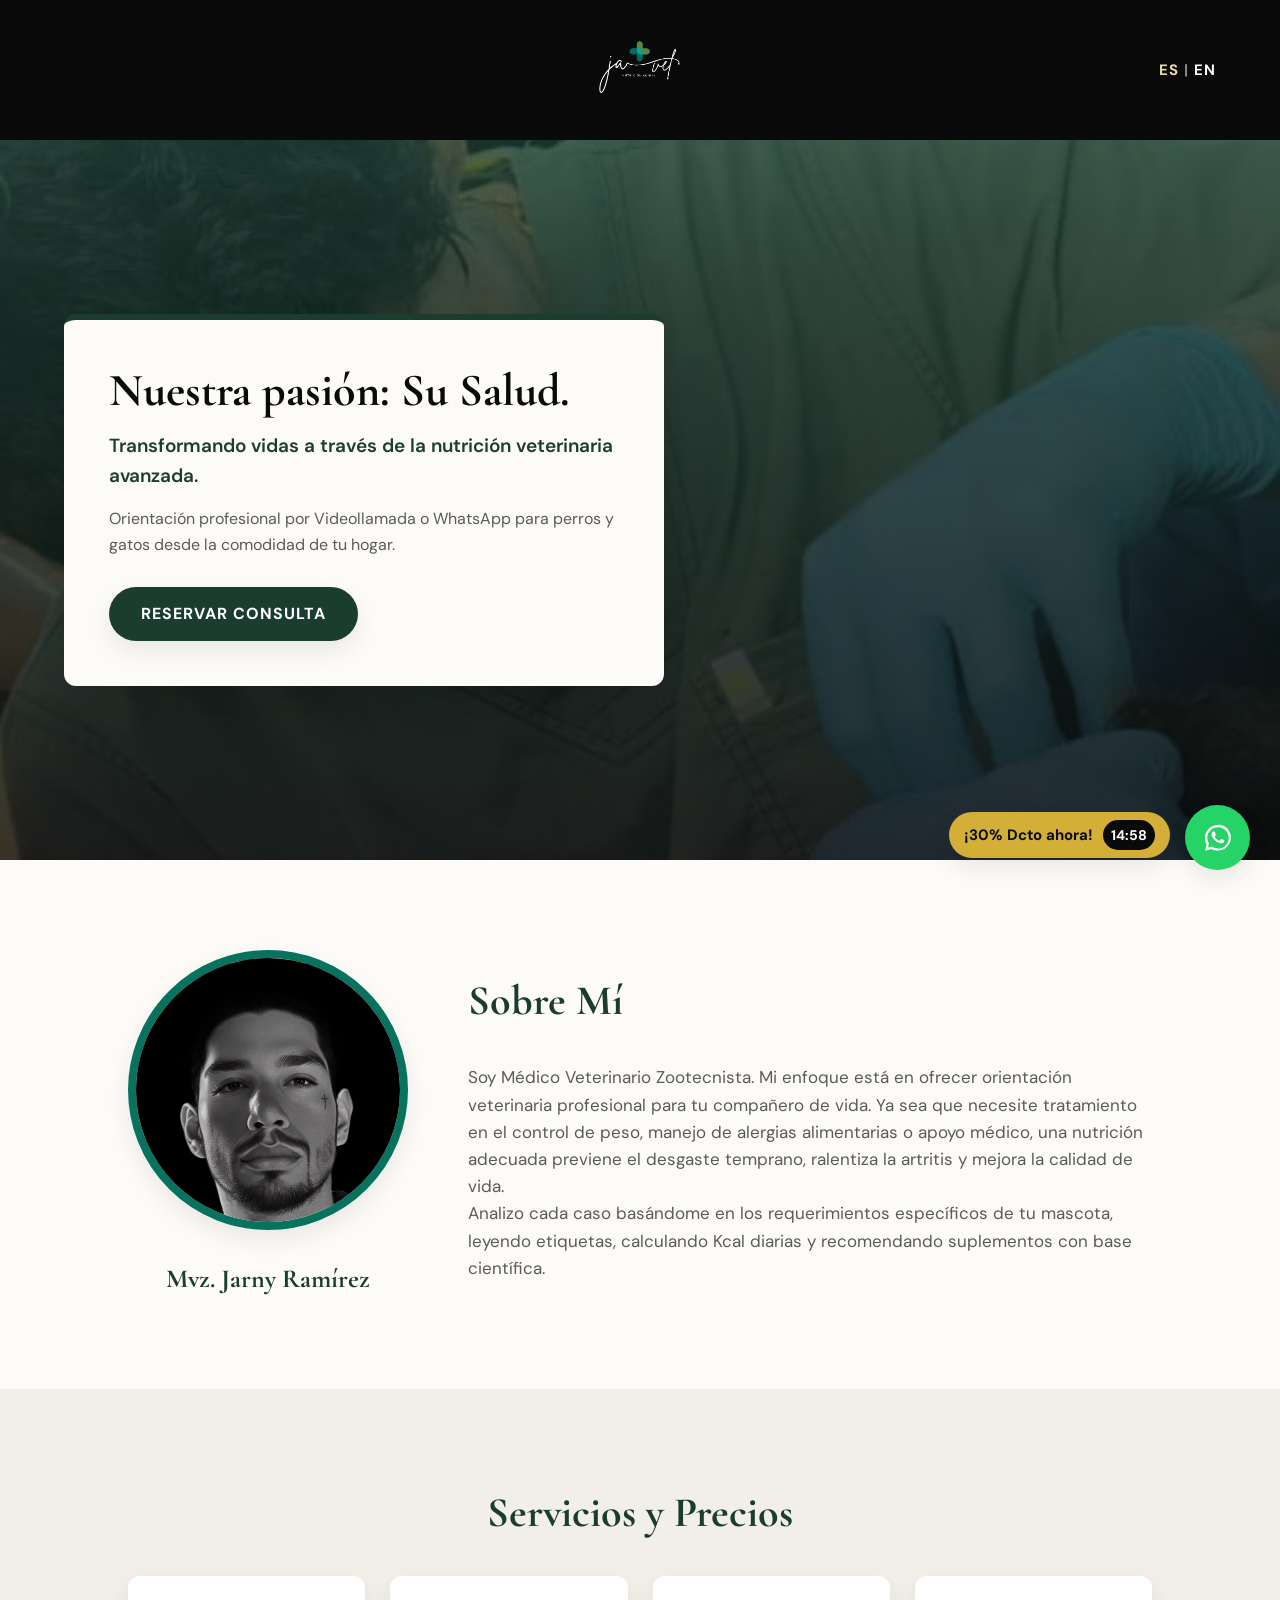
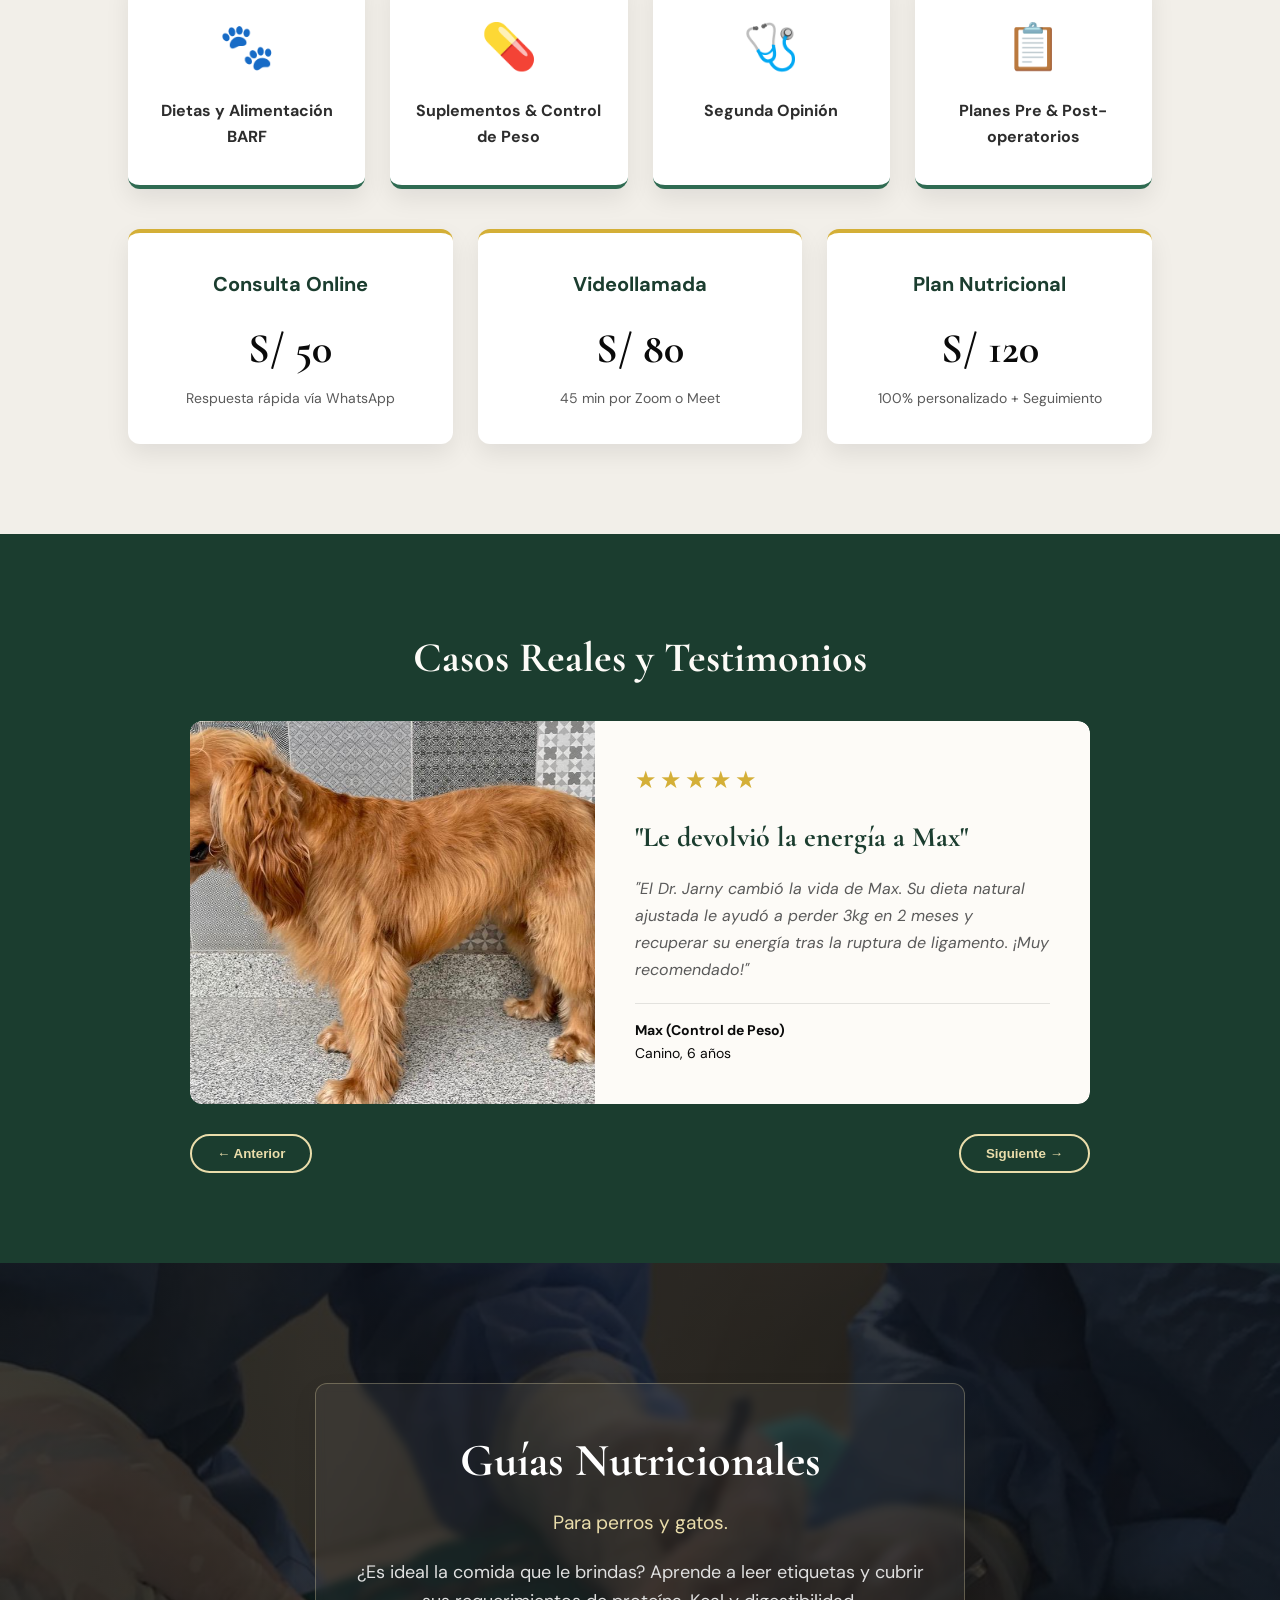
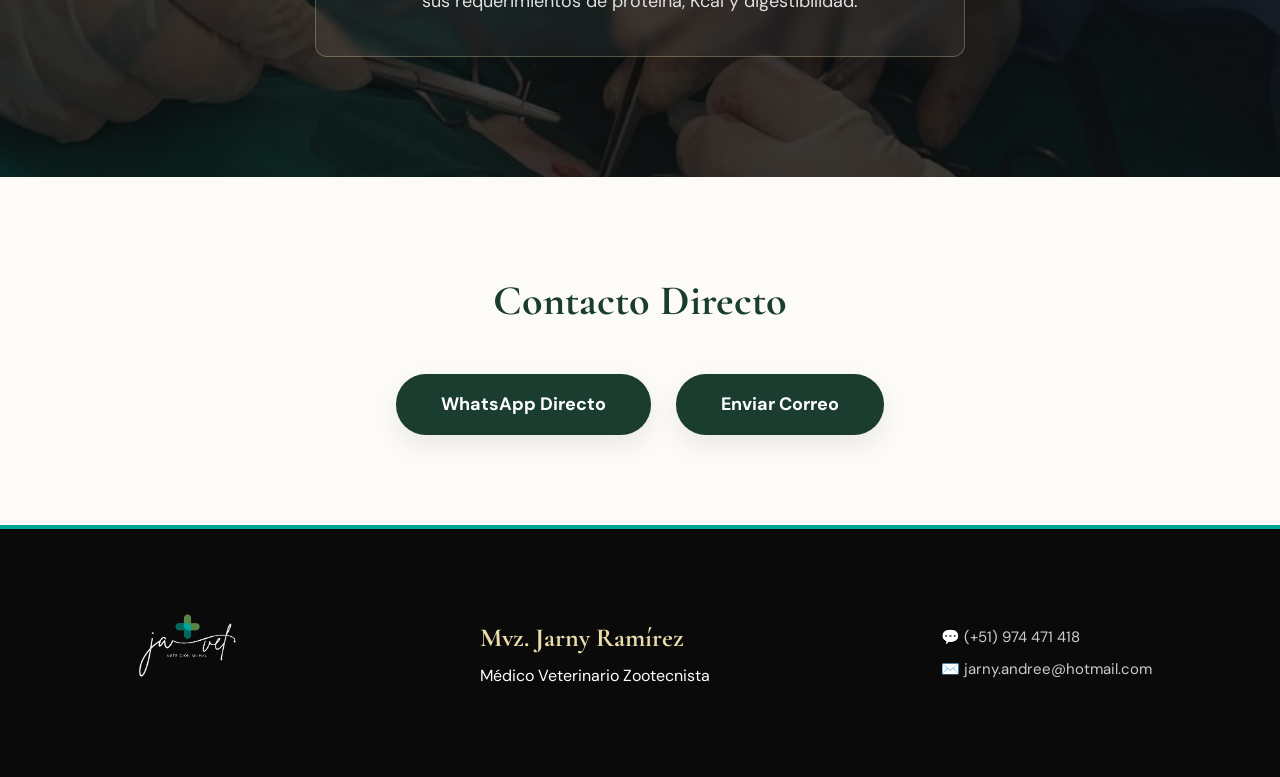
==== commit 597dc18b: "Agregar botos de descuento" ====
--- a/index.html
+++ b/index.html
@@ -147,6 +147,12 @@
     </div>
   </footer>
 
+<!-- ETIQUETA DE PROMOCIÓN CON CONTADOR -->
+  <div class="promo-float shadow-effect" onclick="window.open('https://wa.me/51974471418?text=Hola%20Dr.%20Jarny%2C%20vengo%20por%20la%20promoci%C3%B3n%20del%2030%25%20de%20descuento%20para%20la%20consulta%20de%20mi%20mascota.%20%F0%9F%90%BE', '_blank')">
+    <span class="promo-text">¡30% Dcto ahora!</span>
+    <span class="promo-timer" id="timer">15:00</span>
+  </div>
+
   <a href="https://wa.me/51974471418?text=Hola%20Dr.%20Jarny%2C%20visit%C3%A9%20tu%20p%C3%A1gina%20web%20y%20quiero%20informaci%C3%B3n%20para%20agendar%20una%20consulta%20veterinaria.%20%F0%9F%90%BE" class="whatsapp-float shadow-effect" target="_blank">
     <svg viewBox="0 0 32 32" width="30" height="30" fill="white"><path d="M16 2.006C8.28 2.006 2 8.286 2 16.006c0 2.46.64 4.86 1.86 6.96L2.3 29.506l6.74-1.76c2.04 1.1 4.34 1.68 6.7 1.68 7.72 0 14-6.28 14-14s-6.28-14-13.74-13.42zM16 26.886c-2.08 0-4.12-.56-5.92-1.62l-.42-.24-4.4 1.14 1.16-4.28-.26-.42A11.376 11.376 0 014.54 16.006c0-6.32 5.14-11.46 11.46-11.46s11.46 5.14 11.46 11.46-5.14 11.46-11.46 11.46zm6.26-8.58c-.34-.18-2.02-1-2.34-1.12-.32-.12-.56-.18-.78.16-.22.34-.88 1.12-1.08 1.34-.2.22-.4.24-.74.06-.34-.18-1.44-.54-2.74-1.7-1.02-.9-1.7-2.02-1.9-2.36-.2-.34-.02-.52.14-.7.16-.16.34-.4.52-.6.18-.2.24-.34.36-.56.12-.22.06-.42-.02-.6-.08-.18-.78-1.88-1.08-2.58-.28-.68-.58-.58-.78-.6-.2-.02-.42-.02-.64-.02-.22 0-.58.08-.88.42-.3.34-1.16 1.14-1.16 2.78 0 1.64 1.18 3.22 1.34 3.44.16.22 2.34 3.58 5.68 5.02.8.34 1.42.54 1.9.7.8.26 1.52.22 2.1.14.64-.1 2.02-.82 2.3-1.62.28-.8.28-1.48.2-1.62-.1-.14-.32-.22-.66-.4z"/></svg>
   </a>
--- a/styles.css
+++ b/styles.css
@@ -143,4 +143,46 @@
   .case-info { width: 100%; padding: 25px; display: flex; flex-direction: column; justify-content: center; }
   
   .footer-section { flex-direction: column; text-align: center; }
+}
+/* ── PROMOCIÓN FLOTANTE (CONTADOR) ── */
+.promo-float {
+  position: fixed;
+  bottom: 42px; /* Alineado al centro del botón de WhatsApp */
+  right: 110px; /* A la izquierda del botón de WhatsApp */
+  background-color: var(--dorado);
+  color: var(--negro);
+  padding: 8px 15px;
+  border-radius: 30px;
+  font-weight: bold;
+  font-size: 15px;
+  display: flex;
+  align-items: center;
+  gap: 10px;
+  z-index: 1000;
+  cursor: pointer;
+  animation: pulsePromo 2s infinite; /* Efecto de latido */
+}
+
+.promo-timer {
+  background: var(--negro);
+  color: var(--blanco);
+  padding: 4px 8px;
+  border-radius: 15px;
+  font-family: 'DM Sans', monospace;
+  font-size: 14px;
+}
+
+/* Animación de latido para llamar la atención */
+@keyframes pulsePromo {
+  0% { transform: scale(1); box-shadow: 0 0 0 0 rgba(212, 175, 55, 0.7); }
+  50% { transform: scale(1.05); box-shadow: 0 0 0 10px rgba(212, 175, 55, 0); }
+  100% { transform: scale(1); box-shadow: 0 0 0 0 rgba(212, 175, 55, 0); }
+}
+
+/* Ajuste para que en celulares no choque con el texto */
+@media (max-width: 768px) {
+  .promo-float {
+    bottom: 105px; /* Se pone arriba del botón de WhatsApp */
+    right: 25px;
+  }
 }
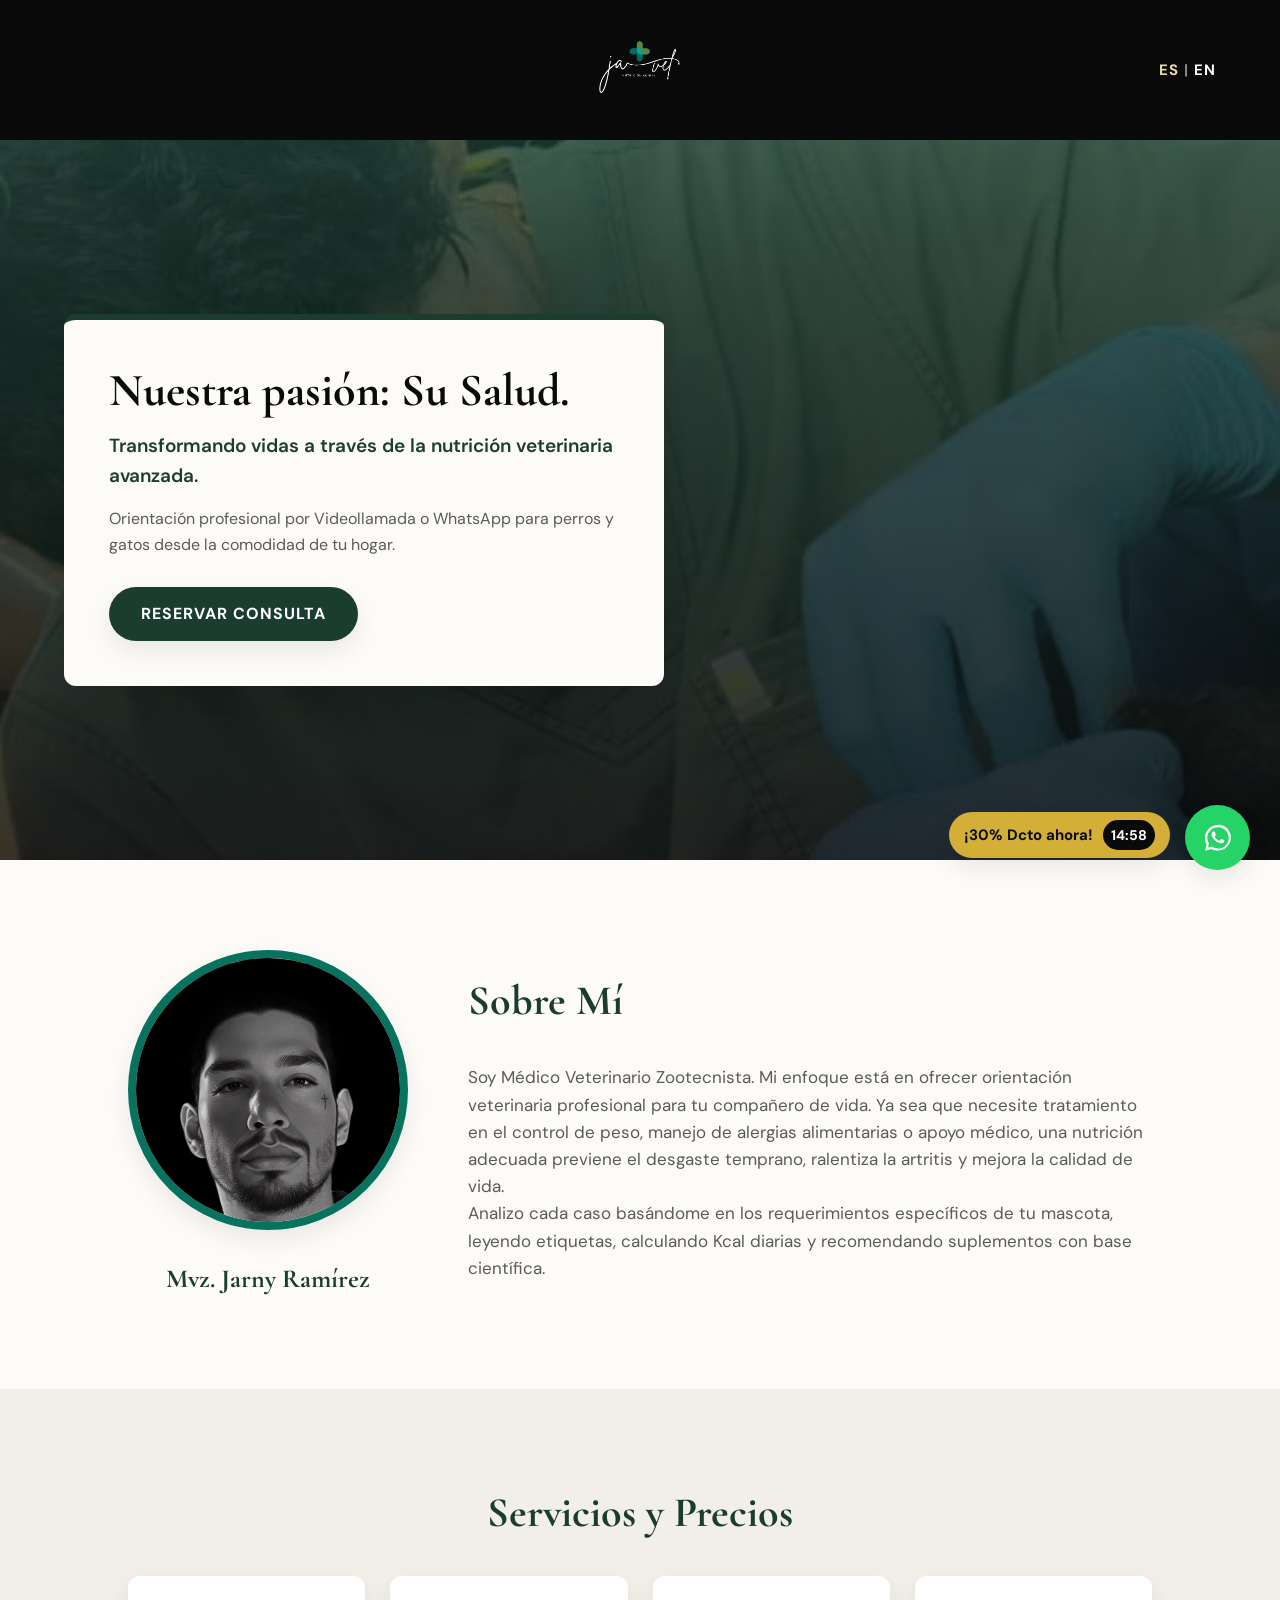
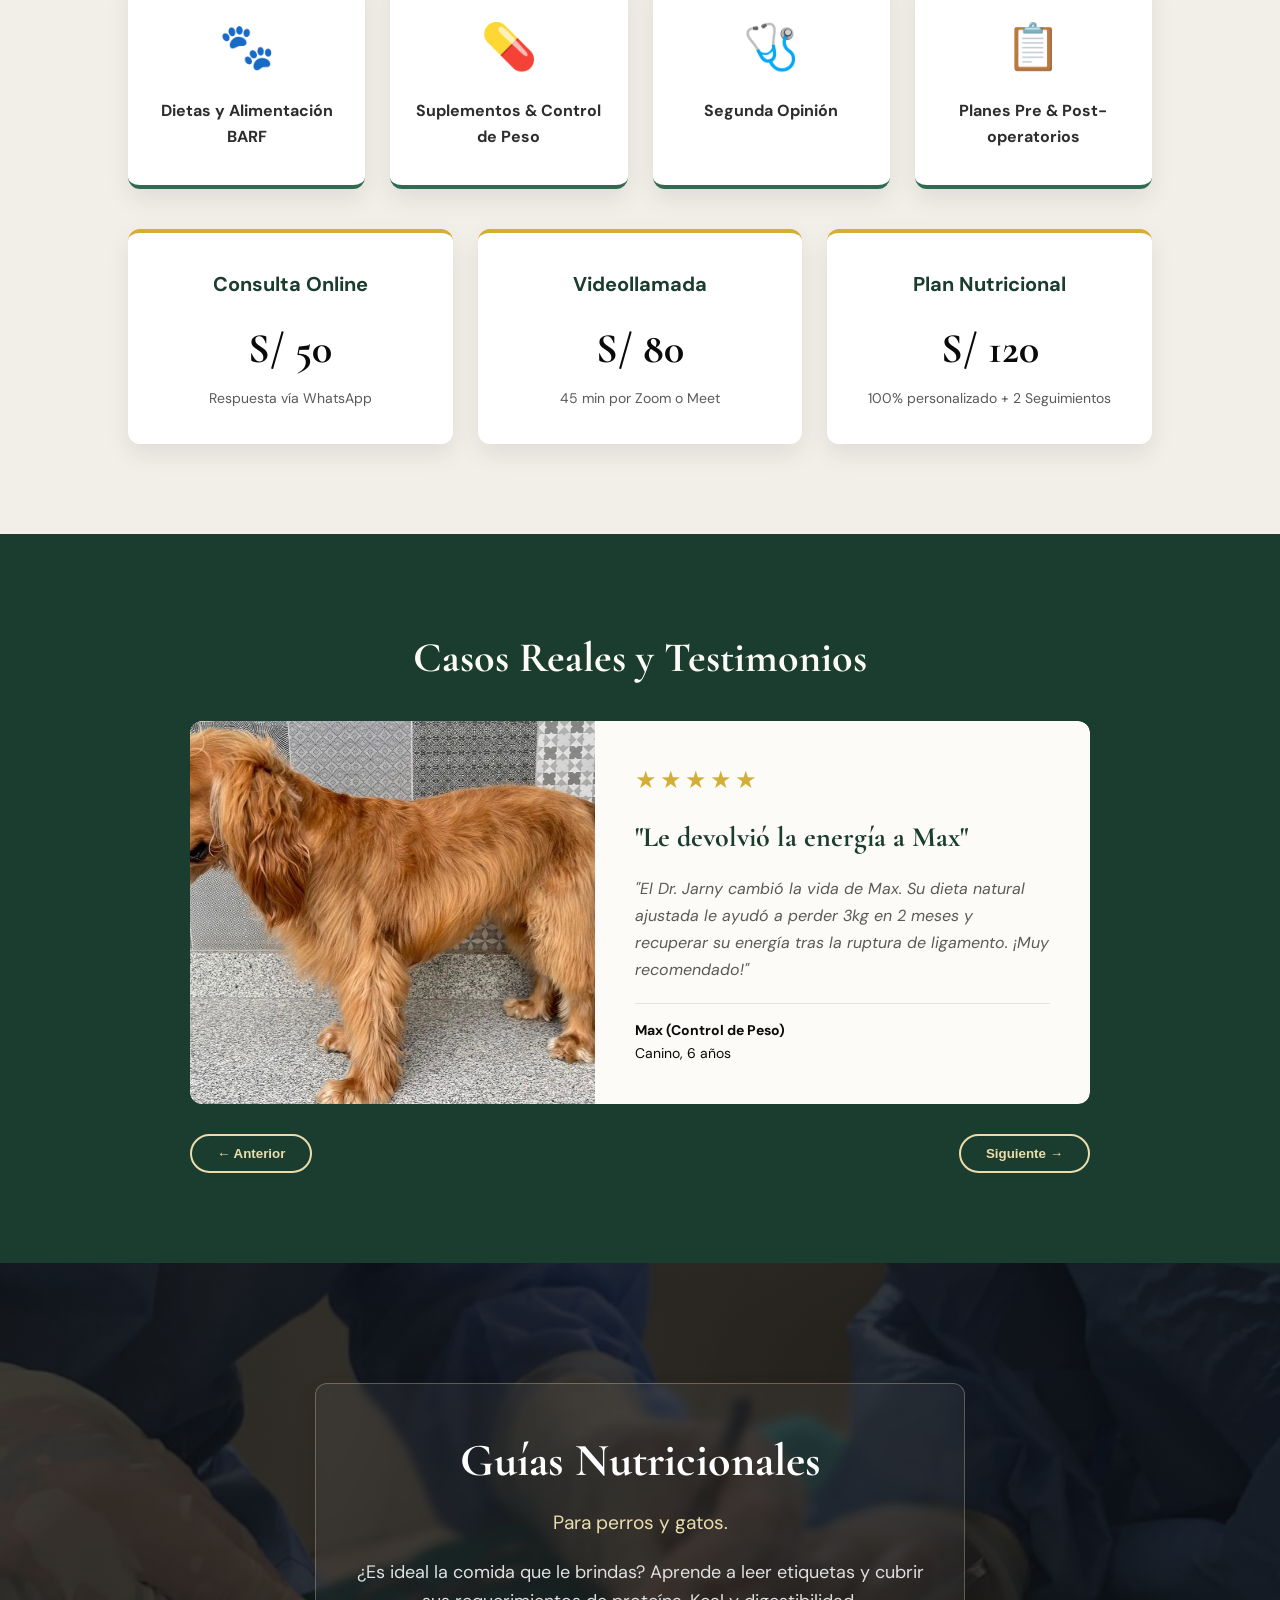
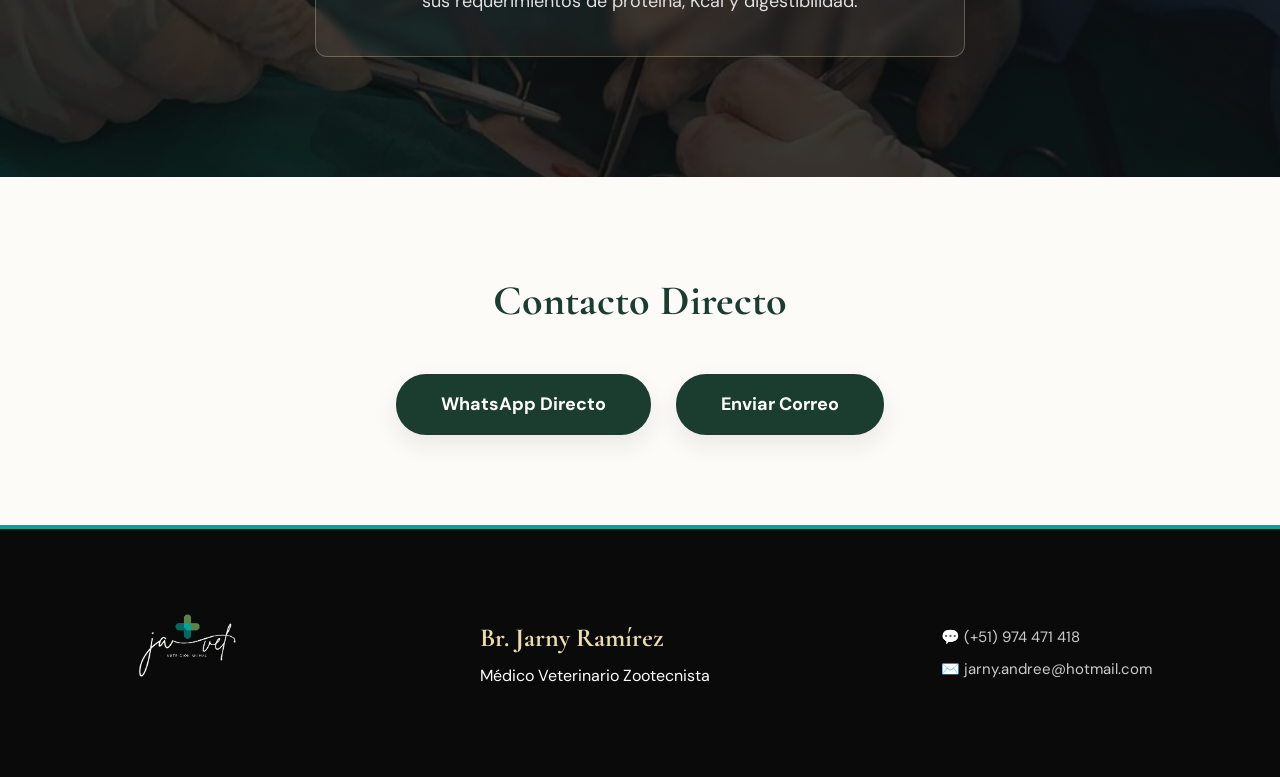
==== commit c8d36f2b: "version 0.2" ====
--- a/index.html
+++ b/index.html
@@ -9,6 +9,7 @@
 </head>
 <body>
 
+  <!-- NAVEGACIÓN (Logo mucho más grande y centrado + Idiomas) -->
   <nav class="navbar">
     <img src="logo.png" alt="JarVet Logo" class="brand-logo">
     <div class="lang-switch">
@@ -63,7 +64,7 @@
       <div class="pricing-card shadow-effect">
         <h4>Consulta Online</h4>
         <p class="price">S/ 50</p>
-        <p class="price-desc">Respuesta rápida vía WhatsApp</p>
+        <p class="price-desc">Respuesta vía WhatsApp</p>
       </div>
       <div class="pricing-card shadow-effect">
         <h4>Videollamada</h4>
@@ -73,7 +74,7 @@
       <div class="pricing-card shadow-effect">
         <h4>Plan Nutricional</h4>
         <p class="price">S/ 120</p>
-        <p class="price-desc">100% personalizado + Seguimiento</p>
+        <p class="price-desc">100% personalizado + 2 Seguimientos</p>
       </div>
     </div>
   </section>
@@ -138,7 +139,7 @@
       <img src="logo.png" alt="JarVet" class="footer-logo-img">
     </div>
     <div class="footer-info">
-      <h4>Mvz. Jarny Ramírez</h4>
+      <h4>Br. Jarny Ramírez</h4>
       <p>Médico Veterinario Zootecnista</p>
     </div>
     <div class="footer-contact">
@@ -147,12 +148,13 @@
     </div>
   </footer>
 
-<!-- ETIQUETA DE PROMOCIÓN CON CONTADOR -->
+  <!-- PROMOCIÓN CON CONTADOR (Español) -->
   <div class="promo-float shadow-effect" onclick="window.open('https://wa.me/51974471418?text=Hola%20Dr.%20Jarny%2C%20vengo%20por%20la%20promoci%C3%B3n%20del%2030%25%20de%20descuento%20para%20la%20consulta%20de%20mi%20mascota.%20%F0%9F%90%BE', '_blank')">
     <span class="promo-text">¡30% Dcto ahora!</span>
     <span class="promo-timer" id="timer">15:00</span>
   </div>
 
+  <!-- WHATSAPP FLOTANTE -->
   <a href="https://wa.me/51974471418?text=Hola%20Dr.%20Jarny%2C%20visit%C3%A9%20tu%20p%C3%A1gina%20web%20y%20quiero%20informaci%C3%B3n%20para%20agendar%20una%20consulta%20veterinaria.%20%F0%9F%90%BE" class="whatsapp-float shadow-effect" target="_blank">
     <svg viewBox="0 0 32 32" width="30" height="30" fill="white"><path d="M16 2.006C8.28 2.006 2 8.286 2 16.006c0 2.46.64 4.86 1.86 6.96L2.3 29.506l6.74-1.76c2.04 1.1 4.34 1.68 6.7 1.68 7.72 0 14-6.28 14-14s-6.28-14-13.74-13.42zM16 26.886c-2.08 0-4.12-.56-5.92-1.62l-.42-.24-4.4 1.14 1.16-4.28-.26-.42A11.376 11.376 0 014.54 16.006c0-6.32 5.14-11.46 11.46-11.46s11.46 5.14 11.46 11.46-5.14 11.46-11.46 11.46zm6.26-8.58c-.34-.18-2.02-1-2.34-1.12-.32-.12-.56-.18-.78.16-.22.34-.88 1.12-1.08 1.34-.2.22-.4.24-.74.06-.34-.18-1.44-.54-2.74-1.7-1.02-.9-1.7-2.02-1.9-2.36-.2-.34-.02-.52.14-.7.16-.16.34-.4.52-.6.18-.2.24-.34.36-.56.12-.22.06-.42-.02-.6-.08-.18-.78-1.88-1.08-2.58-.28-.68-.58-.58-.78-.6-.2-.02-.42-.02-.64-.02-.22 0-.58.08-.88.42-.3.34-1.16 1.14-1.16 2.78 0 1.64 1.18 3.22 1.34 3.44.16.22 2.34 3.58 5.68 5.02.8.34 1.42.54 1.9.7.8.26 1.52.22 2.1.14.64-.1 2.02-.82 2.3-1.62.28-.8.28-1.48.2-1.62-.1-.14-.32-.22-.66-.4z"/></svg>
   </a>
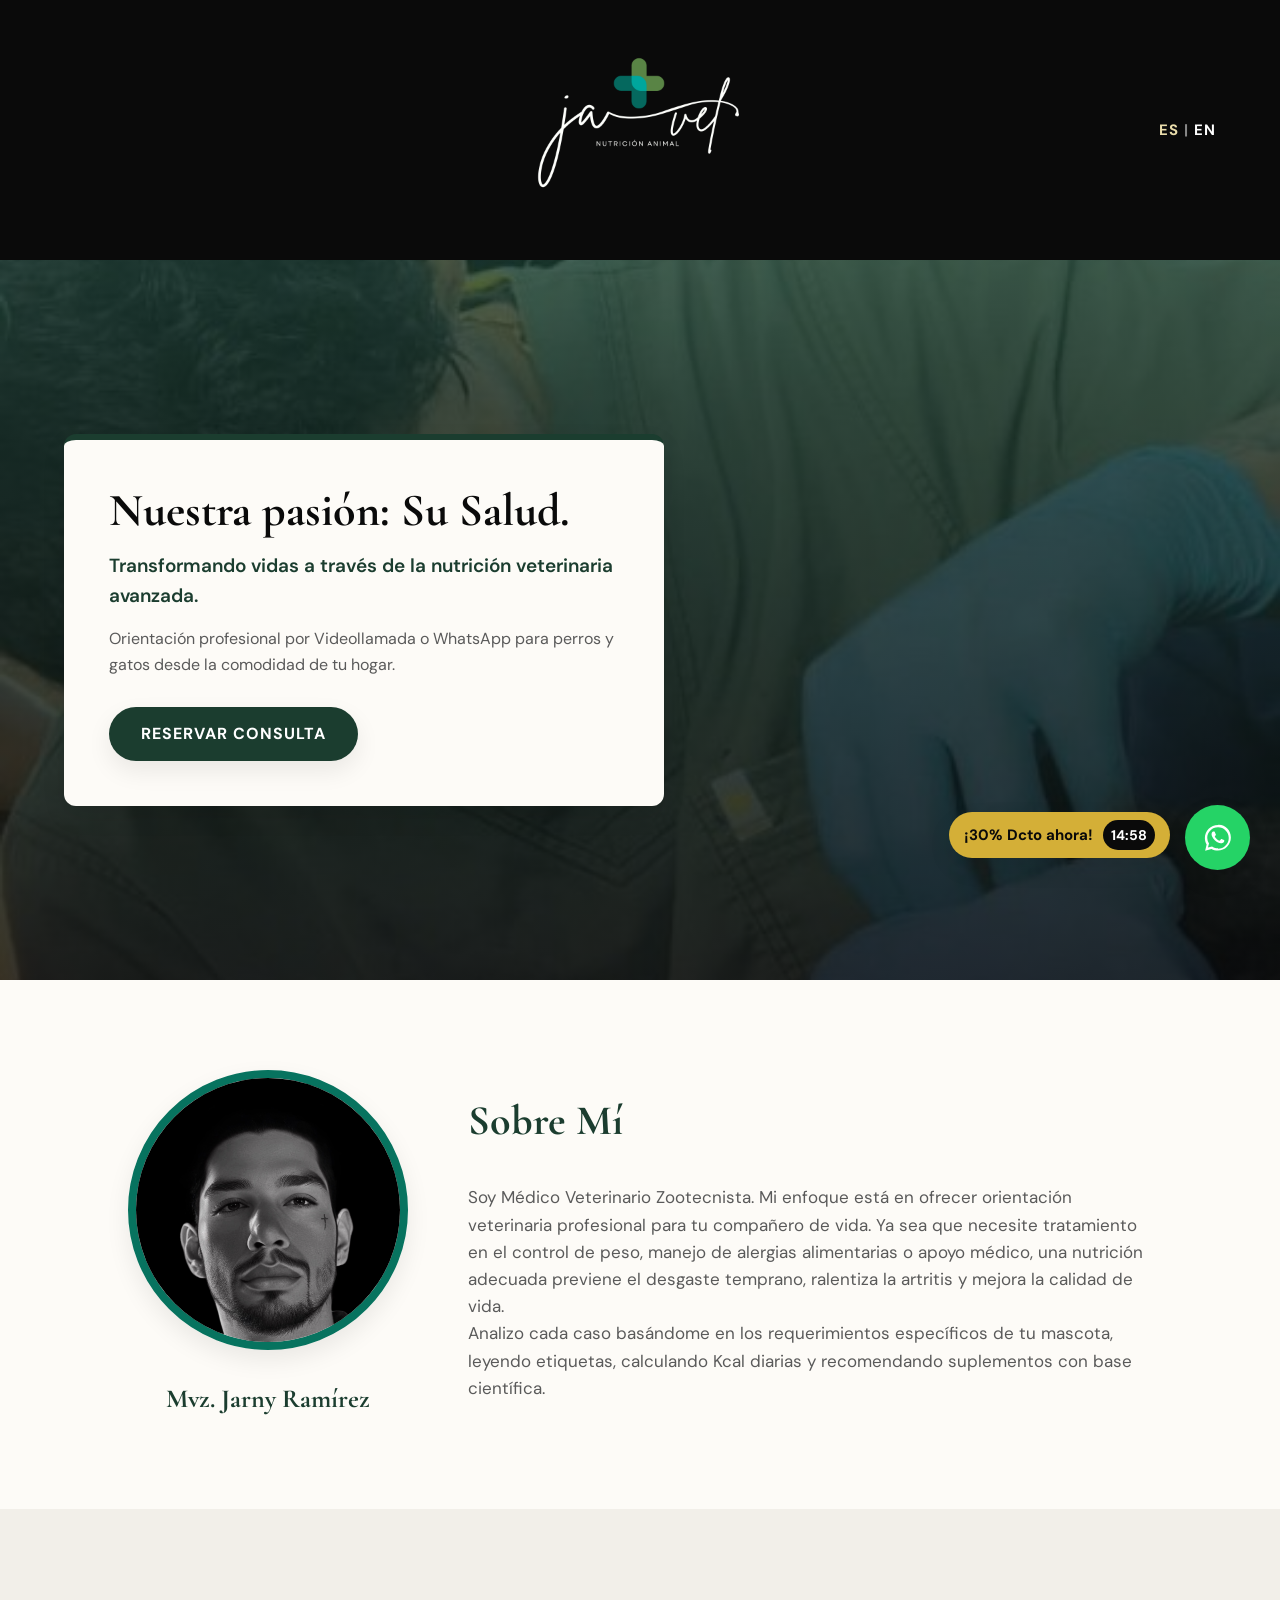
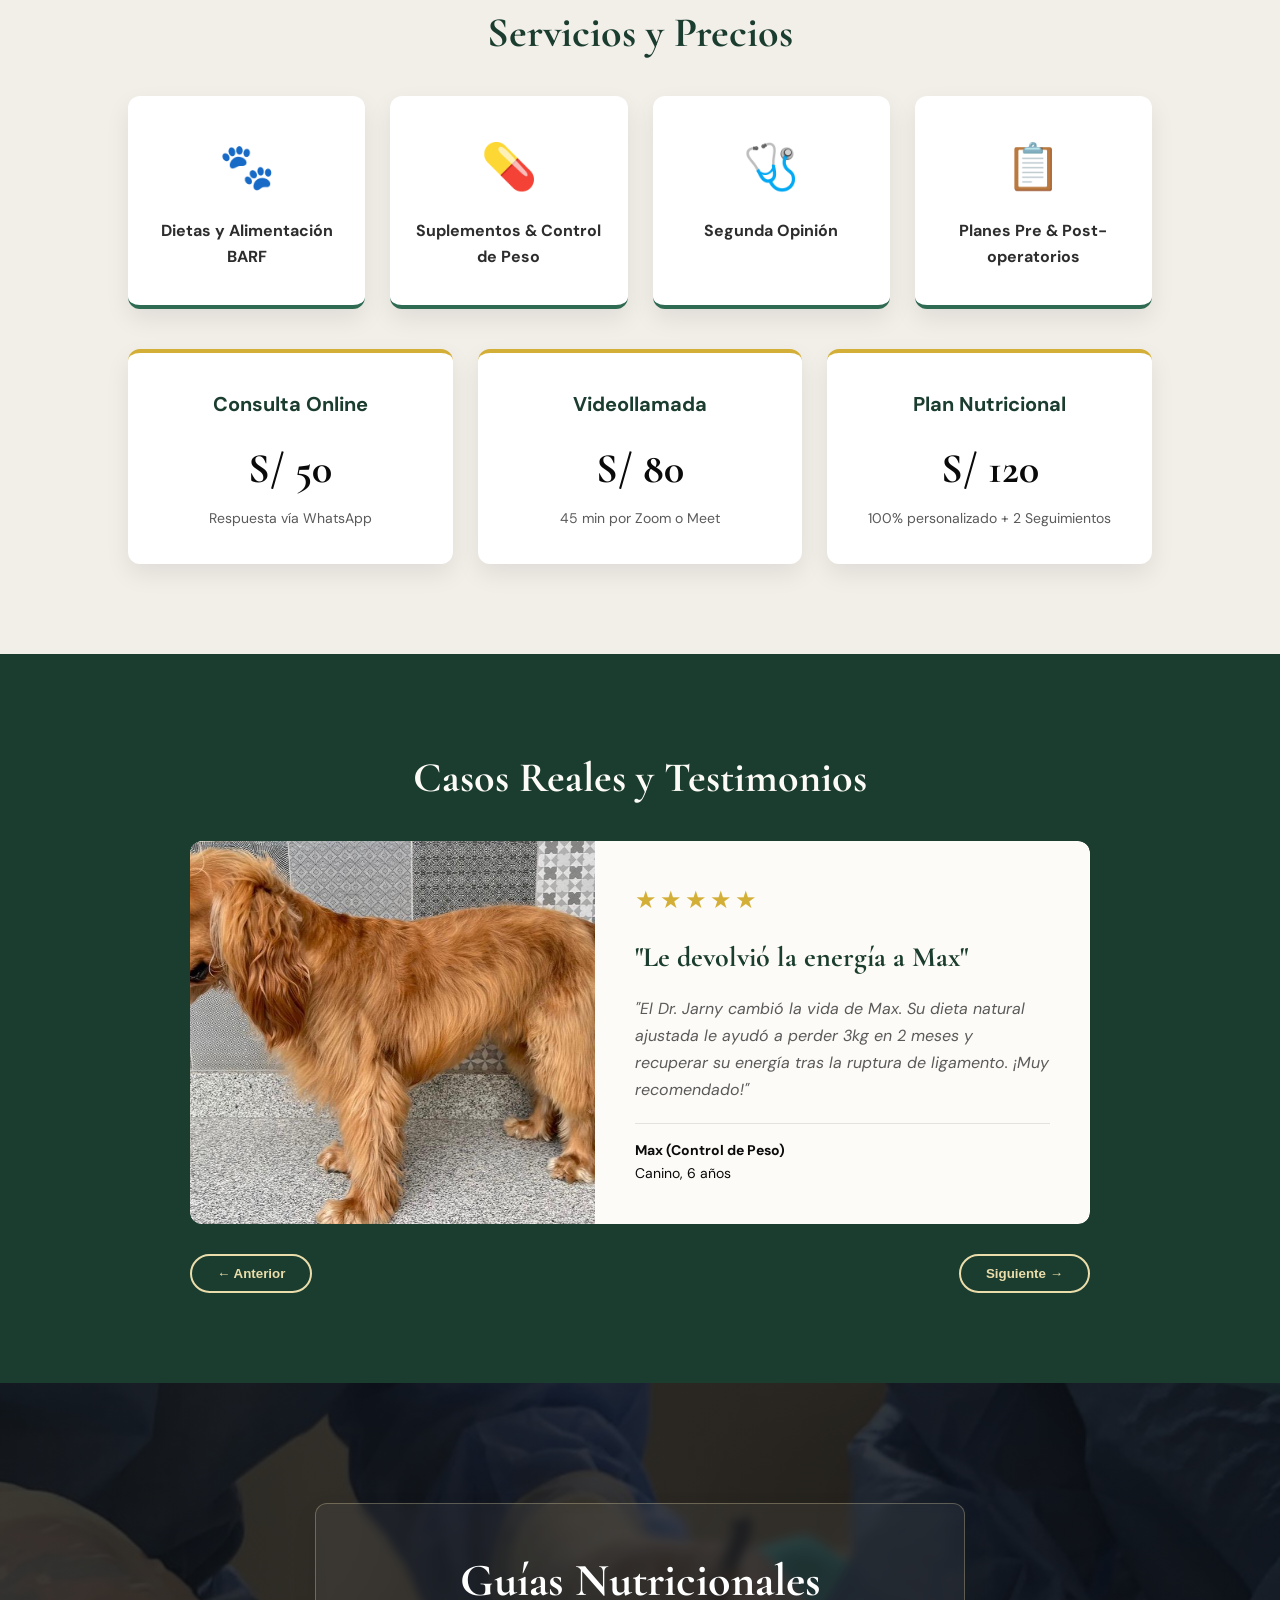
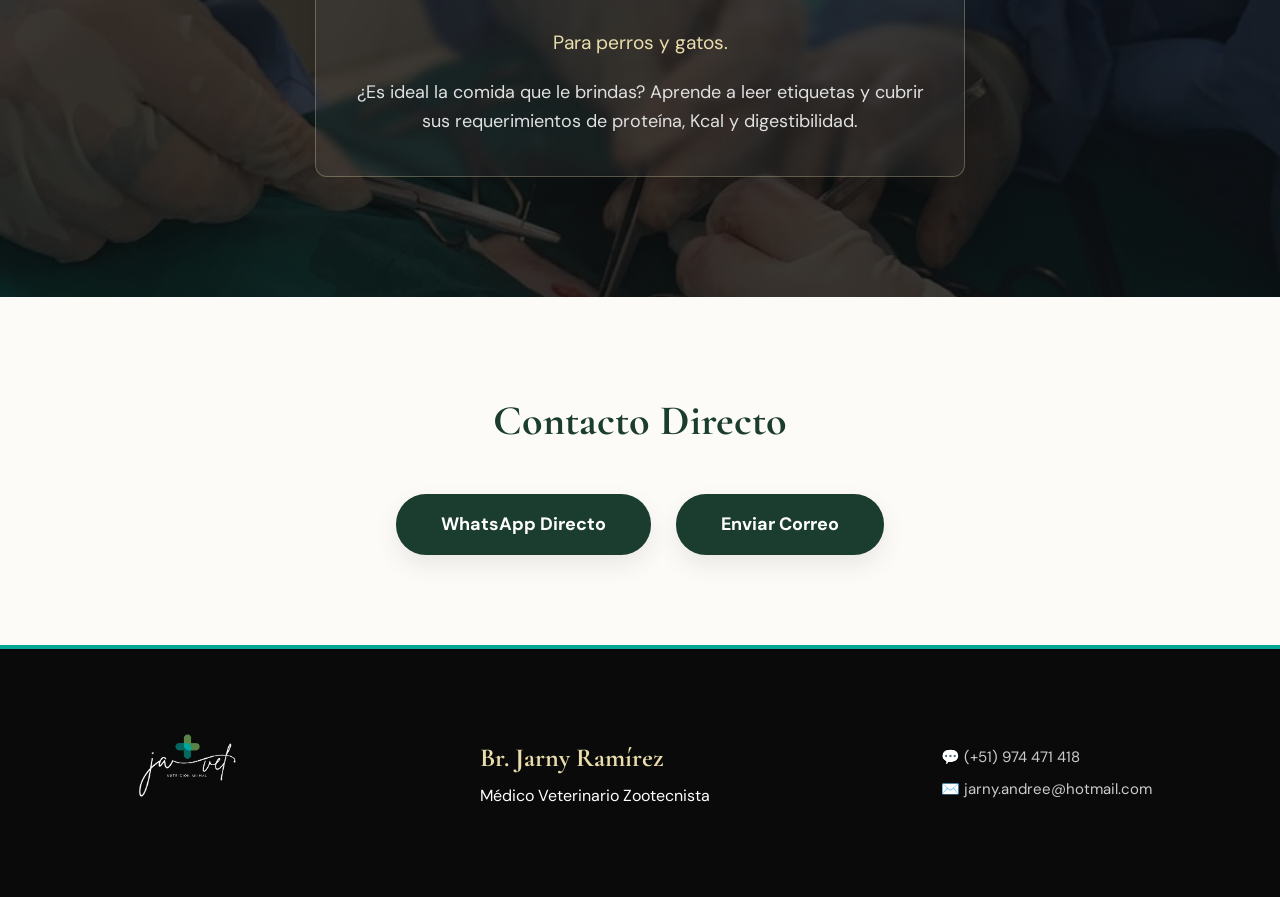
==== commit b6f36887: "fixarreglo el logo y la barra de header" ====
--- a/index.html
+++ b/index.html
@@ -9,7 +9,7 @@
 </head>
 <body>
 
-  <!-- NAVEGACIÓN (Logo mucho más grande y centrado + Idiomas) -->
+  <!-- NAVEGACIÓN (Logo centrado y switch de idiomas) -->
   <nav class="navbar">
     <img src="logo.png" alt="JarVet Logo" class="brand-logo">
     <div class="lang-switch">
@@ -148,7 +148,7 @@
     </div>
   </footer>
 
-  <!-- PROMOCIÓN CON CONTADOR (Español) -->
+  <!-- PROMOCIÓN CON CONTADOR -->
   <div class="promo-float shadow-effect" onclick="window.open('https://wa.me/51974471418?text=Hola%20Dr.%20Jarny%2C%20vengo%20por%20la%20promoci%C3%B3n%20del%2030%25%20de%20descuento%20para%20la%20consulta%20de%20mi%20mascota.%20%F0%9F%90%BE', '_blank')">
     <span class="promo-text">¡30% Dcto ahora!</span>
     <span class="promo-timer" id="timer">15:00</span>
--- a/styles.css
+++ b/styles.css
@@ -20,48 +20,31 @@
 .mt-4 { margin-top: 40px; }
 
 /* ── EFECTOS GLOBALES ── */
-.shadow-effect {
-  box-shadow: 0 10px 25px rgba(0,0,0,0.08);
-  transition: transform 0.3s ease, box-shadow 0.3s ease;
-}
-button.shadow-effect:hover, a.shadow-effect:hover, .service-card.shadow-effect:hover {
-  transform: translateY(-3px);
-  box-shadow: 0 15px 35px rgba(0,0,0,0.12);
+.shadow-effect { box-shadow: 0 10px 25px rgba(0,0,0,0.08); transition: transform 0.3s ease, box-shadow 0.3s ease; }
+button.shadow-effect:hover, a.shadow-effect:hover, .service-card.shadow-effect:hover { transform: translateY(-3px); box-shadow: 0 15px 35px rgba(0,0,0,0.12); }
+
+/* ── NAVEGACIÓN Y LOGO ── */
+.navbar { 
+  display: flex; 
+  justify-content: center; 
+  align-items: center; 
+  padding: 5px 5%; 
+  background: var(--negro);
 }
 
-/* ── NAVEGACIÓN (Centrada y Grande) ── */
-.navbar { display: flex; justify-content: center; align-items: center; padding: 20px 5%; background: var(--negro); position: sticky; top: 0; z-index: 100; }
-.brand-logo { max-height: 100px; } /* Logo más grande y centrado */
-/* ── SELECTOR DE IDIOMA ── */
-.lang-switch {
-  position: absolute;
-  right: 5%; /* Pega las letras a la derecha de la pantalla */
-  color: #888;
-  font-weight: 700;
-  font-size: 15px;
-  letter-spacing: 1px;
-}
-.lang-switch a {
-  color: var(--blanco);
-  text-decoration: none;
-  transition: color 0.3s ease;
-}
-.lang-switch a:hover {
-  color: var(--dorado-claro);
-}
-.lang-switch .active {
-  color: var(--dorado-claro); /* Resalta en dorado el idioma actual */
-  pointer-events: none;
+/* FIX DEFINITIVO DEL LOGO: Forzamos su ancho para que crezca sí o sí */
+.brand-logo { 
+  width: 100%; 
+  max-width: 250px; /* Tamaño generoso en PC */
+  height: auto; 
+  object-fit: contain;
 }
 
-/* Ajuste para que en celulares se vea bien arriba a la derecha */
-@media (max-width: 768px) {
-  .lang-switch {
-    top: 15px;
-    right: 15px;
-    font-size: 13px;
-  }
-}
+/* ── SELECTOR DE IDIOMA ── */
+.lang-switch { position: absolute; right: 5%; color: #888; font-weight: 700; font-size: 15px; letter-spacing: 1px; }
+.lang-switch a { color: var(--blanco); text-decoration: none; transition: color 0.3s ease; }
+.lang-switch a:hover { color: var(--dorado-claro); }
+.lang-switch .active { color: var(--dorado-claro); pointer-events: none; }
 
 /* ── HERO SECTION ── */
 .hero-section { background: linear-gradient(rgba(27,61,47,0.7), rgba(10,10,10,0.8)), url('fotoportada.jpg') center/cover no-repeat; padding: 100px 5%; display: flex; align-items: center; min-height: 80vh; }
@@ -74,7 +57,6 @@
 /* ── SOBRE MÍ ── */
 .about-section { display: flex; align-items: center; gap: 60px; padding: 90px 10%; background: var(--crema); }
 .about-image-container { text-align: center; }
-/* Mantuve tu color exacto #07735F */
 .about-img { width: 280px; height: 280px; object-fit: cover; border-radius: 50%; border: 8px solid #07735F; } 
 .about-name { margin-top: 20px; font-family: 'Cormorant Garamond', serif; font-size: 26px; color: var(--verde-oscuro); font-weight: bold; }
 .about-text { flex: 1; font-size: 17px; color: var(--texto-suave); }
@@ -91,13 +73,12 @@
 .price { font-family: 'Cormorant Garamond', serif; font-size: 42px; font-weight: bold; color: var(--negro); margin-bottom: 5px; }
 .price-desc { font-size: 14px; color: var(--texto-suave); }
 
-/* ── CASOS REALES (CARRUSEL MARKETING) ── */
+/* ── CASOS REALES ── */
 .cases-section { padding: 90px 10%; background: var(--verde-oscuro); }
 .carousel-container { max-width: 900px; margin: 0 auto; }
 .carousel-slides { position: relative; border-radius: 12px; overflow: hidden; min-height: 380px; }
 .case-card { display: none; background: var(--crema); border-radius: 12px; overflow: hidden; opacity: 0; transition: opacity 0.4s ease; min-height: 380px; align-items: stretch; }
 .case-card.active { display: flex; opacity: 1; }
-
 .case-image-wrapper { width: 45%; }
 .case-img { width: 100%; height: 100%; object-fit: cover; }
 .case-info { width: 55%; padding: 40px; display: flex; flex-direction: column; justify-content: center; }
@@ -105,7 +86,6 @@
 .case-info h3 { font-family: 'Cormorant Garamond', serif; font-size: 28px; color: var(--verde-oscuro); margin-bottom: 15px; }
 .testimonial-text { font-size: 16px; font-style: italic; color: var(--texto-suave); margin-bottom: 20px; line-height: 1.7; }
 .case-details { font-size: 14px; color: var(--negro); border-top: 1px solid rgba(0,0,0,0.1); padding-top: 15px; }
-
 .carousel-controls { display: flex; justify-content: space-between; margin-top: 30px; }
 .btn-outline { background: transparent; border: 2px solid var(--dorado-claro); color: var(--dorado-claro); padding: 10px 25px; border-radius: 30px; cursor: pointer; transition: 0.3s; font-weight: bold; }
 .btn-outline:hover { background: var(--dorado-claro); color: var(--verde-oscuro); }
@@ -122,67 +102,37 @@
 .btn-green-large { background: var(--verde-oscuro); color: var(--blanco); padding: 16px 45px; border-radius: 30px; text-decoration: none; font-weight: bold; font-size: 18px; transition: 0.3s; text-align: center; }
 
 /* ── FOOTER ── */
-/* Mantuve tu color exacto #03A696 en el borde superior */
 .footer-section { background: var(--negro); color: var(--blanco); padding: 60px 10%; display: flex; justify-content: space-between; align-items: center; flex-wrap: wrap; gap: 30px; border-top: 4px solid #03A696; }
 .footer-logo-img { max-height: 120px; } 
 .footer-info h4 { font-family: 'Cormorant Garamond', serif; font-size: 26px; color: var(--dorado-claro); margin-bottom: 5px; }
 .footer-contact p { margin: 8px 0; font-size: 15px; color: #ccc; }
 
-/* ── WHATSAPP FLOTANTE ── */
+/* ── BOTONES FLOTANTES (WHATSAPP Y PROMO) ── */
 .whatsapp-float { position: fixed; bottom: 30px; right: 30px; background-color: #25d366; color: #FFF; border-radius: 50px; width: 65px; height: 65px; display: flex; align-items: center; justify-content: center; z-index: 1000; }
 
-/* ── RESPONSIVE (CELULAR FIX) ── */
-@media (max-width: 768px) {
-  .brand-logo { max-height: 80px; }
-  .about-section { flex-direction: column; text-align: center; padding: 60px 5%; }
-  .about-img { width: 220px; height: 220px; }
-  
-  /* Arreglo exacto para que el gato no se vea desordenado */
-  .case-card.active { flex-direction: column; }
-  .case-image-wrapper { width: 100%; height: 250px; display: block; }
-  .case-info { width: 100%; padding: 25px; display: flex; flex-direction: column; justify-content: center; }
-  
-  .footer-section { flex-direction: column; text-align: center; }
-}
-/* ── PROMOCIÓN FLOTANTE (CONTADOR) ── */
-.promo-float {
-  position: fixed;
-  bottom: 42px; /* Alineado al centro del botón de WhatsApp */
-  right: 110px; /* A la izquierda del botón de WhatsApp */
-  background-color: var(--dorado);
-  color: var(--negro);
-  padding: 8px 15px;
-  border-radius: 30px;
-  font-weight: bold;
-  font-size: 15px;
-  display: flex;
-  align-items: center;
-  gap: 10px;
-  z-index: 1000;
-  cursor: pointer;
-  animation: pulsePromo 2s infinite; /* Efecto de latido */
-}
+.promo-float { position: fixed; bottom: 42px; right: 110px; background-color: var(--dorado); color: var(--negro); padding: 8px 15px; border-radius: 30px; font-weight: bold; font-size: 15px; display: flex; align-items: center; gap: 10px; z-index: 1000; cursor: pointer; animation: pulsePromo 2s infinite; }
+.promo-timer { background: var(--negro); color: var(--blanco); padding: 4px 8px; border-radius: 15px; font-family: 'DM Sans', monospace; font-size: 14px; }
 
-.promo-timer {
-  background: var(--negro);
-  color: var(--blanco);
-  padding: 4px 8px;
-  border-radius: 15px;
-  font-family: 'DM Sans', monospace;
-  font-size: 14px;
-}
-
-/* Animación de latido para llamar la atención */
 @keyframes pulsePromo {
   0% { transform: scale(1); box-shadow: 0 0 0 0 rgba(212, 175, 55, 0.7); }
   50% { transform: scale(1.05); box-shadow: 0 0 0 10px rgba(212, 175, 55, 0); }
   100% { transform: scale(1); box-shadow: 0 0 0 0 rgba(212, 175, 55, 0); }
 }
 
-/* Ajuste para que en celulares no choque con el texto */
+/* ── RESPONSIVE (CELULARES) ── */
 @media (max-width: 768px) {
-  .promo-float {
-    bottom: 105px; /* Se pone arriba del botón de WhatsApp */
-    right: 25px;
-  }
+  .brand-logo { max-width: 180px; } /* Ajuste perfecto para pantallas pequeñas */
+  .navbar { padding: 5px 5%; } /* Barra delgada también en celular */
+  
+  .lang-switch { right: 15px; font-size: 13px; }
+  
+  .about-section { flex-direction: column; text-align: center; padding: 60px 5%; }
+  .about-img { width: 220px; height: 220px; }
+  .case-card.active { flex-direction: column; }
+  .case-image-wrapper { width: 100%; height: 250px; display: block; }
+  .case-info { width: 100%; padding: 25px; display: flex; flex-direction: column; justify-content: center; }
+  .footer-section { flex-direction: column; text-align: center; }
+
+  /* Ajuste para que el contador no pise el WhatsApp en celular */
+  .promo-float { bottom: 105px; right: 25px; }
 }
